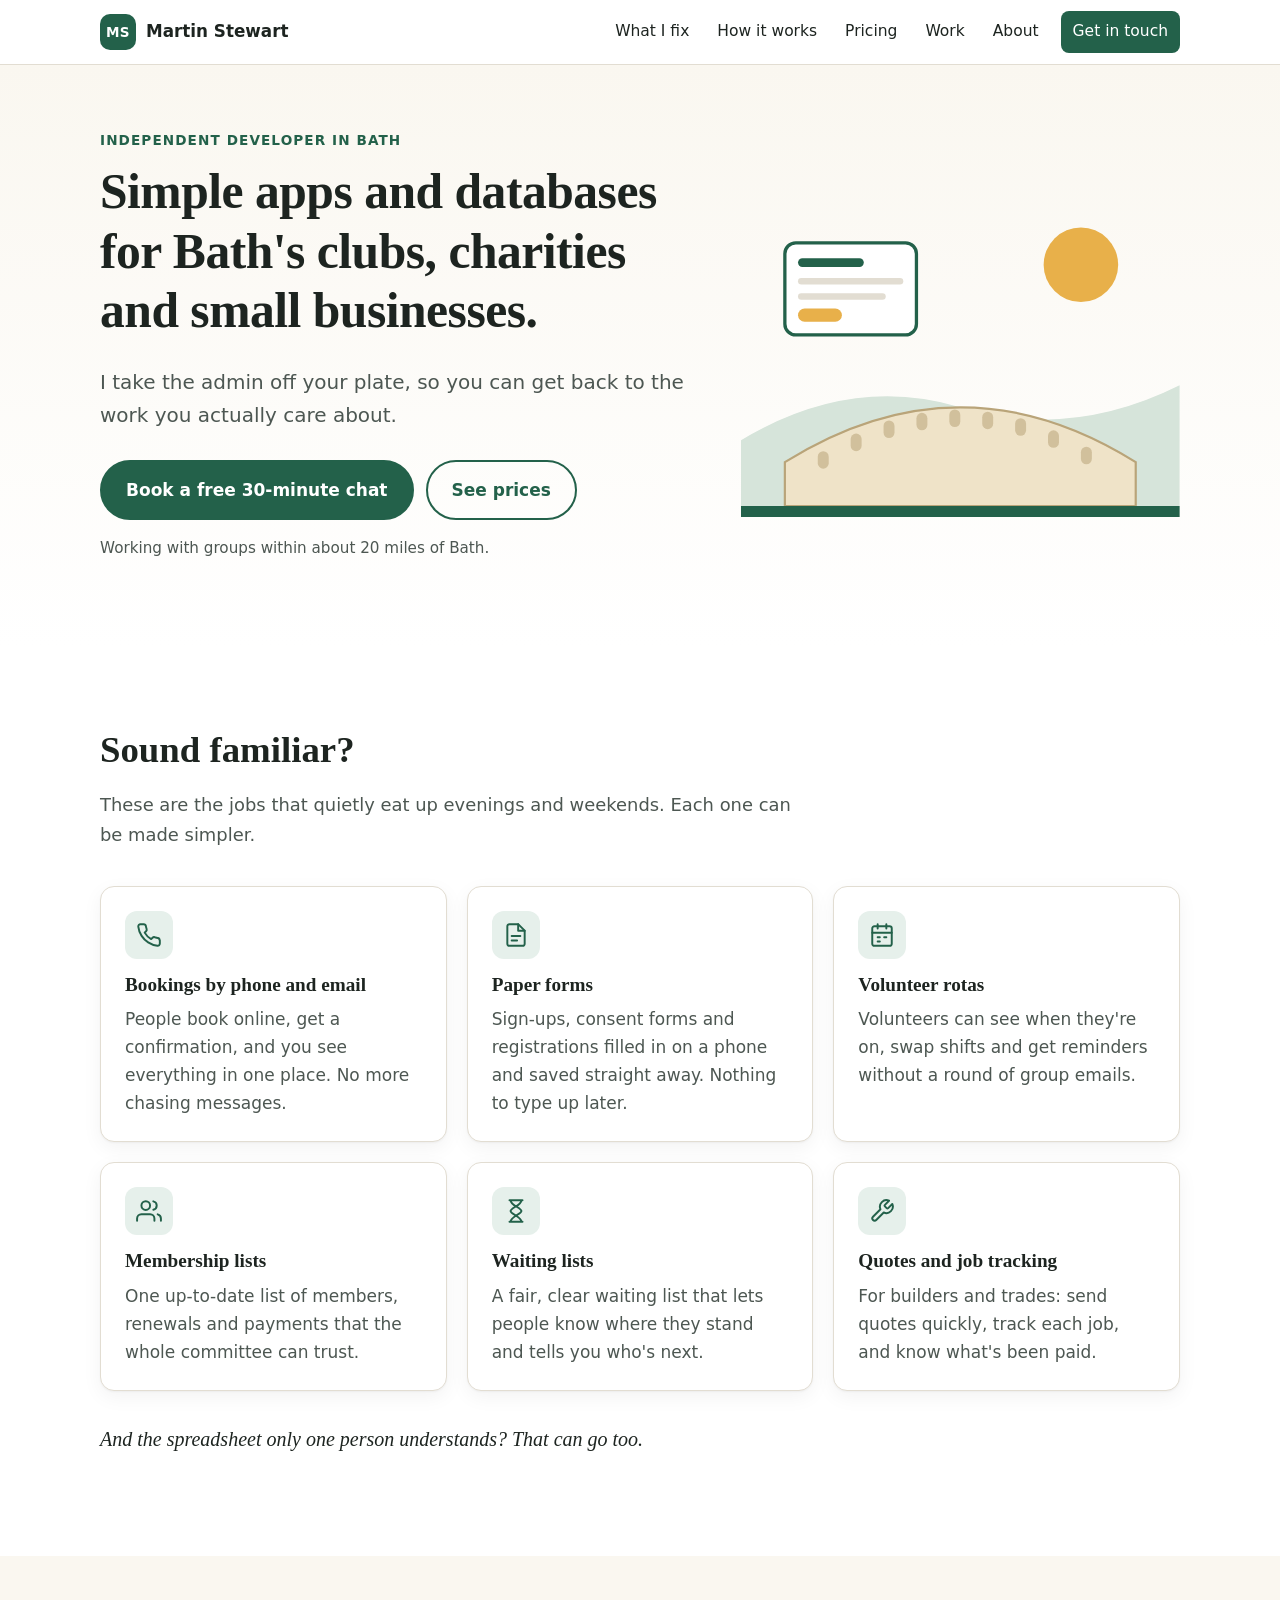
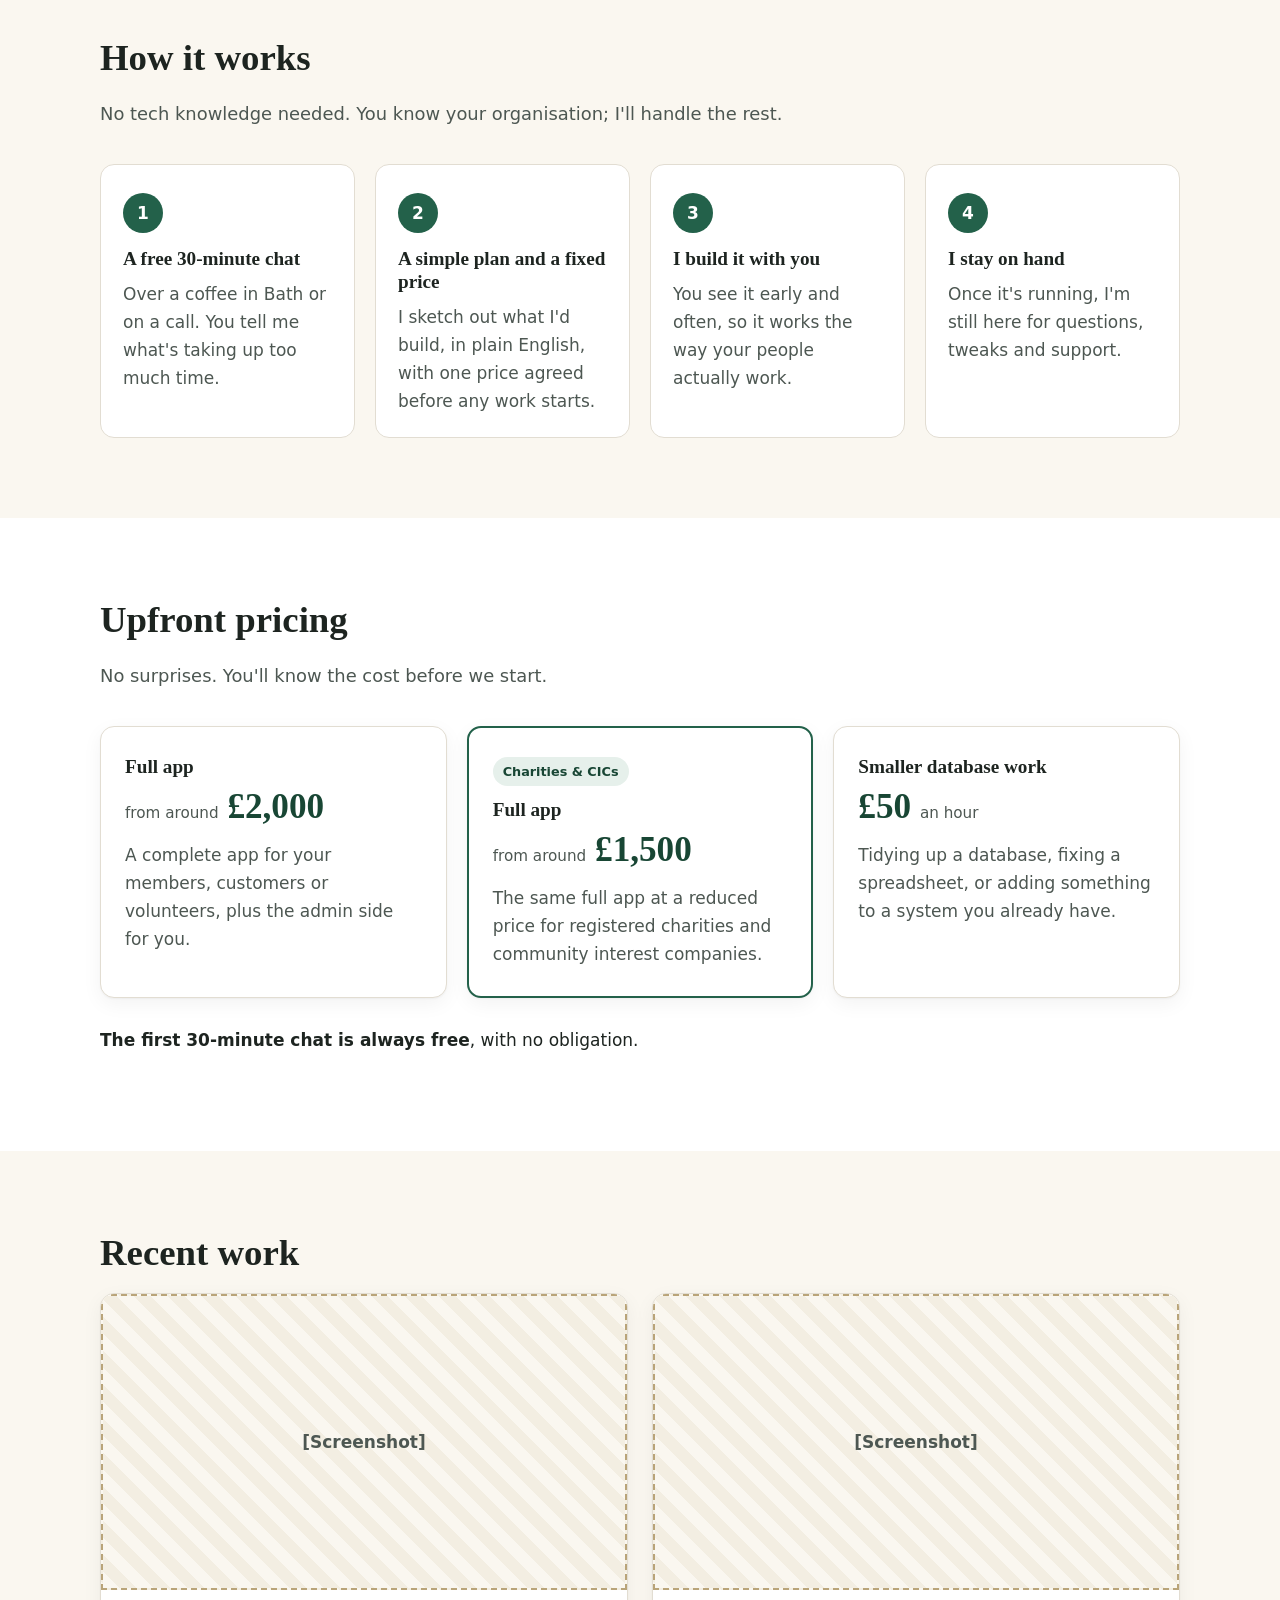
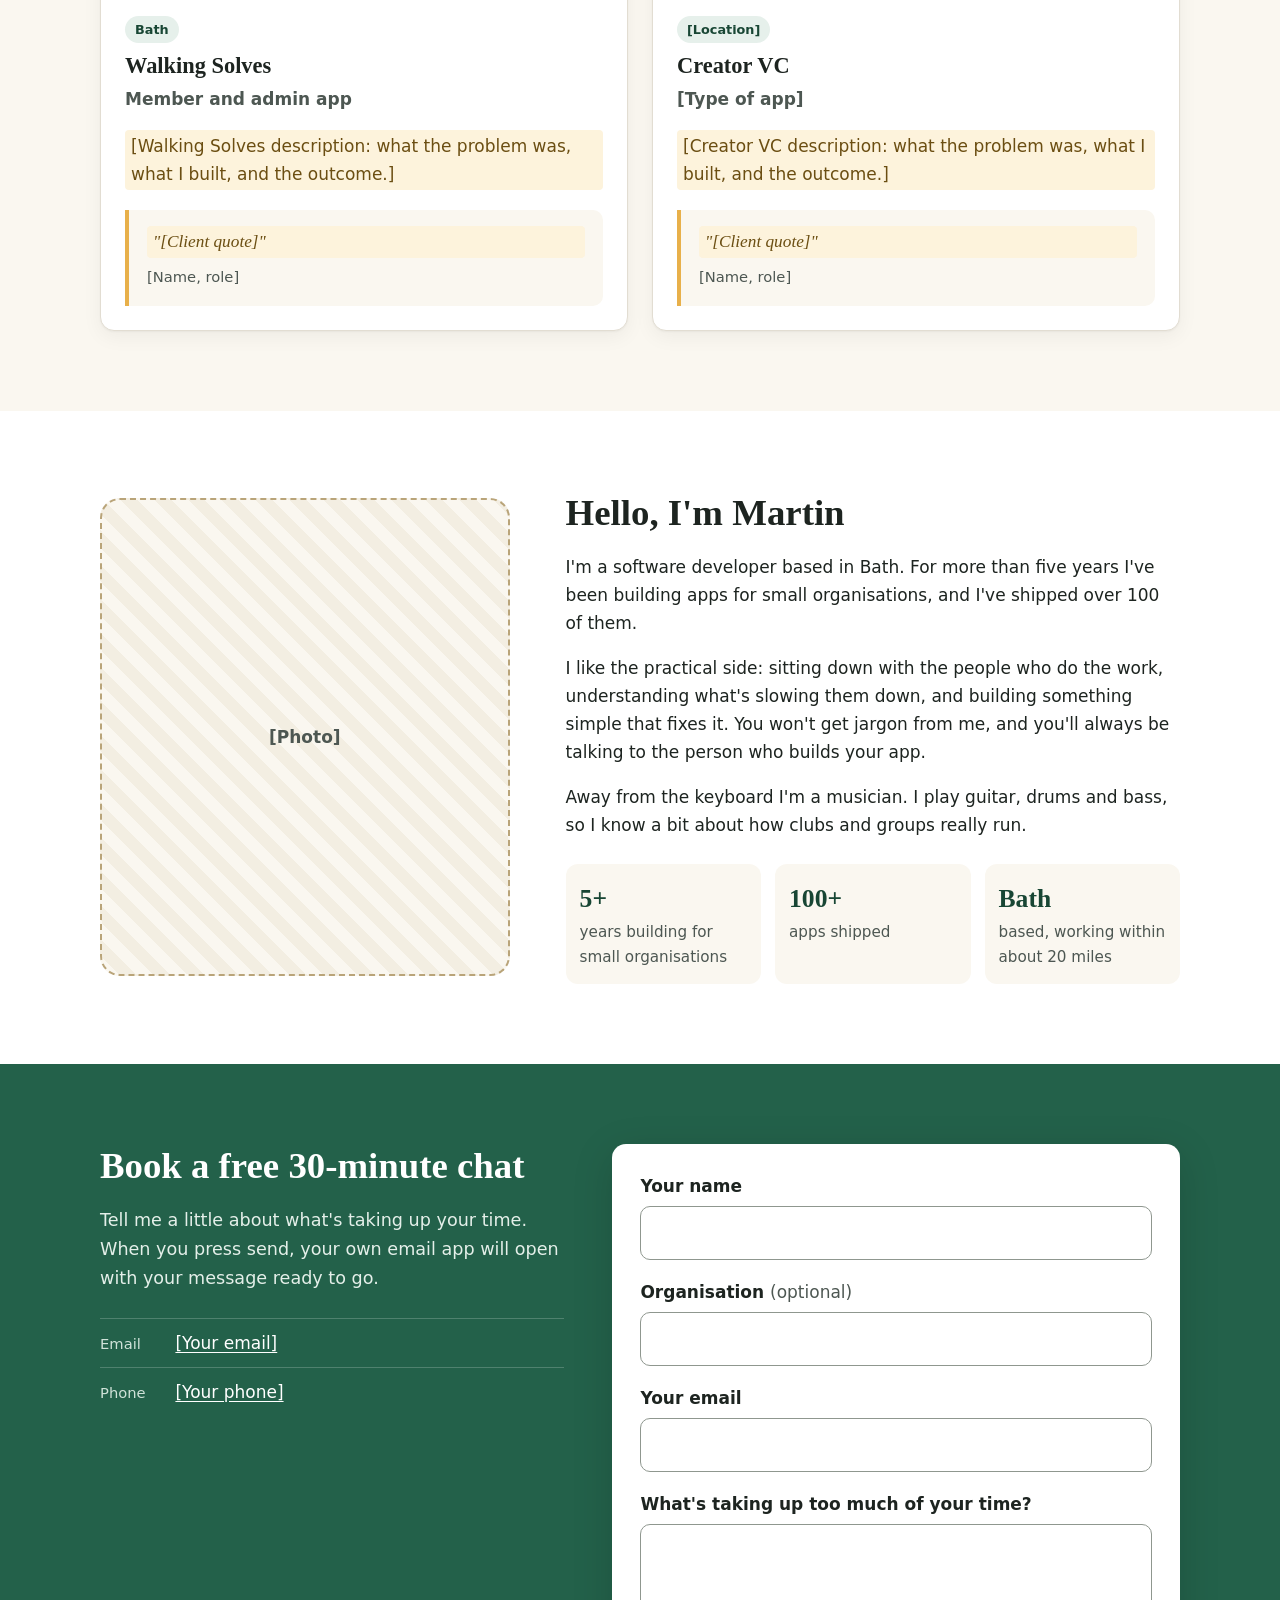
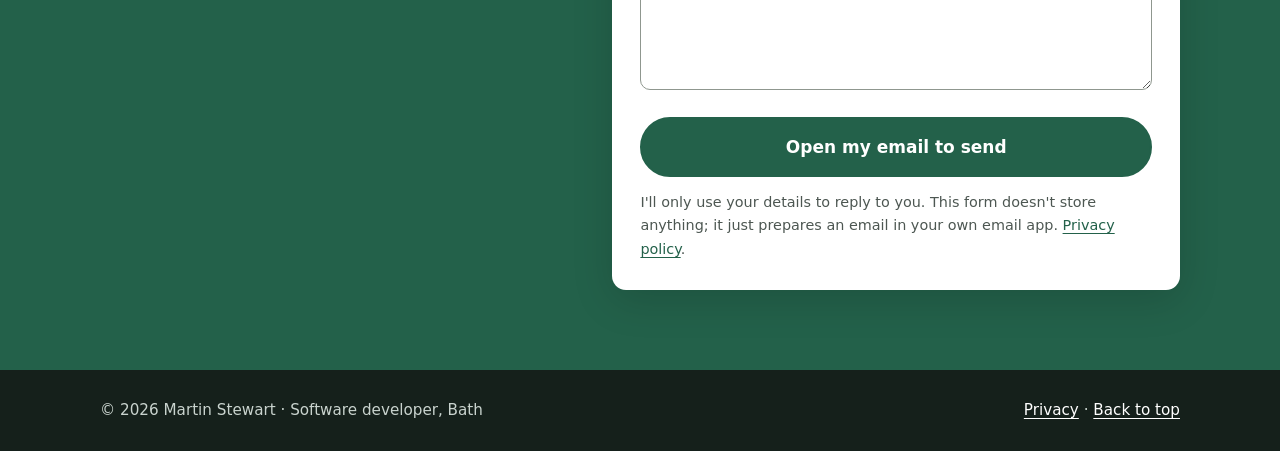
==== index.html @ db852a10 "Initial site" ====
<!doctype html>
<html lang="en-GB">
<head>
  <meta charset="utf-8">
  <meta name="viewport" content="width=device-width, initial-scale=1">
  <title>Martin Stewart | Software developer in Bath for clubs, charities and small businesses</title>
  <meta name="description" content="Simple apps and databases for clubs, charities, community groups and small businesses in and around Bath. Fixed prices, a free 30-minute chat, and a real person to talk to.">
  <meta name="keywords" content="software developer Bath, apps for charities Bath, database help Bath, booking system Bath, volunteer rota app, membership database, small business app Bath">
  <meta name="author" content="Martin Stewart">
  <!-- TODO [Domain]: replace https://[Domain]/ with your real address in the canonical and og:url tags below, and in sitemap.xml and robots.txt -->
  <link rel="canonical" href="https://[Domain]/">

  <meta property="og:type" content="website">
  <meta property="og:locale" content="en_GB">
  <meta property="og:site_name" content="Martin Stewart">
  <meta property="og:title" content="Simple apps and databases for Bath's clubs, charities and small businesses">
  <meta property="og:description" content="Less paperwork, fewer phone calls, no more spreadsheets nobody understands. Fixed prices and a free 30-minute chat.">
  <meta property="og:url" content="https://[Domain]/">
  <meta property="og:image" content="https://[Domain]/assets/og-image.png">
  <meta name="twitter:card" content="summary_large_image">

  <link rel="icon" href="assets/favicon.svg" type="image/svg+xml">
  <link rel="stylesheet" href="assets/styles.css">

  <script type="application/ld+json">
  {
    "@context": "https://schema.org",
    "@type": "ProfessionalService",
    "name": "Martin Stewart",
    "description": "Simple apps and databases for clubs, charities and small businesses in and around Bath.",
    "url": "https://[Domain]/",
    "areaServed": { "@type": "GeoCircle", "geoMidpoint": { "@type": "GeoCoordinates", "latitude": 51.3811, "longitude": -2.3590 }, "geoRadius": "32000" },
    "address": { "@type": "PostalAddress", "addressLocality": "Bath", "addressCountry": "GB" },
    "priceRange": "££"
  }
  </script>
</head>
<body>
  <a class="skip-link" href="#main">Skip to main content</a>

  <header class="site-header">
    <div class="container header-inner">
      <a class="brand" href="#top" aria-label="Martin Stewart, home">
        <span class="brand-mark" aria-hidden="true">MS</span>
        <span>Martin Stewart</span>
      </a>
      <nav aria-label="Main">
        <button class="nav-toggle" aria-expanded="false" aria-controls="nav-list">
          <span class="visually-hidden">Menu</span>
          <svg width="24" height="24" viewBox="0 0 24 24" aria-hidden="true"><path d="M3 6h18M3 12h18M3 18h18" stroke="currentColor" stroke-width="2" stroke-linecap="round"/></svg>
        </button>
        <ul id="nav-list" class="nav-list">
          <li><a href="#problems">What I fix</a></li>
          <li><a href="#how">How it works</a></li>
          <li><a href="#pricing">Pricing</a></li>
          <li><a href="#work">Work</a></li>
          <li><a href="#about">About</a></li>
          <li><a class="nav-cta" href="#contact">Get in touch</a></li>
        </ul>
      </nav>
    </div>
  </header>

  <main id="main">
    <!-- 1. Hero -->
    <section class="hero" id="top">
      <div class="container hero-inner">
        <div class="hero-copy">
          <p class="eyebrow">Independent developer in Bath</p>
          <h1>Simple apps and databases for Bath's clubs, charities and small businesses.</h1>
          <p class="lead">I take the admin off your plate, so you can get back to the work you actually care about.</p>
          <div class="hero-actions">
            <a class="button" href="#contact">Book a free 30-minute chat</a>
            <a class="button button-ghost" href="#pricing">See prices</a>
          </div>
          <p class="hero-note">Working with groups within about 20 miles of Bath.</p>
        </div>
        <div class="hero-art" aria-hidden="true">
          <!-- Simple illustration: a Georgian crescent skyline. Swap for your own photo of Bath if you like. -->
          <svg viewBox="0 0 400 300" role="presentation">
            <circle cx="310" cy="70" r="34" fill="var(--sun)"/>
            <path d="M0 230 Q100 170 200 200 T400 180 V300 H0Z" fill="var(--hill)"/>
            <g fill="var(--stone)" stroke="var(--stone-dark)" stroke-width="2">
              <path d="M40 250 Q200 150 360 250 V290 H40Z"/>
            </g>
            <g fill="var(--stone-dark)" opacity=".55">
              <rect x="70" y="240" width="10" height="16" rx="5"/>
              <rect x="100" y="224" width="10" height="16" rx="5"/>
              <rect x="130" y="212" width="10" height="16" rx="5"/>
              <rect x="160" y="205" width="10" height="16" rx="5"/>
              <rect x="190" y="202" width="10" height="16" rx="5"/>
              <rect x="220" y="204" width="10" height="16" rx="5"/>
              <rect x="250" y="210" width="10" height="16" rx="5"/>
              <rect x="280" y="221" width="10" height="16" rx="5"/>
              <rect x="310" y="236" width="10" height="16" rx="5"/>
            </g>
            <path d="M0 290 H400 V300 H0Z" fill="var(--accent)"/>
            <g transform="translate(40 50)">
              <rect width="120" height="84" rx="10" fill="#fff" stroke="var(--accent)" stroke-width="3"/>
              <rect x="12" y="14" width="60" height="8" rx="4" fill="var(--accent)"/>
              <rect x="12" y="32" width="96" height="6" rx="3" fill="var(--line)"/>
              <rect x="12" y="46" width="80" height="6" rx="3" fill="var(--line)"/>
              <rect x="12" y="60" width="40" height="12" rx="6" fill="var(--sun)"/>
            </g>
          </svg>
        </div>
      </div>
    </section>

    <!-- 2. Problems I solve -->
    <section class="section" id="problems" aria-labelledby="problems-title">
      <div class="container">
        <h2 id="problems-title">Sound familiar?</h2>
        <p class="section-intro">These are the jobs that quietly eat up evenings and weekends. Each one can be made simpler.</p>
        <ul class="card-grid">
          <li class="card">
            <span class="card-icon" aria-hidden="true"><svg viewBox="0 0 24 24" fill="none" stroke="currentColor" stroke-width="1.8" stroke-linecap="round" stroke-linejoin="round"><path d="M22 16.9v3a2 2 0 0 1-2.2 2 19.8 19.8 0 0 1-8.6-3.1 19.5 19.5 0 0 1-6-6A19.8 19.8 0 0 1 2.1 4.2 2 2 0 0 1 4.1 2h3a2 2 0 0 1 2 1.7c.1.9.4 1.8.7 2.7a2 2 0 0 1-.5 2.1L8 9.8a16 16 0 0 0 6 6l1.3-1.3a2 2 0 0 1 2.1-.4c.9.3 1.8.6 2.7.7a2 2 0 0 1 1.7 2z"/></svg></span>
            <h3>Bookings by phone and email</h3>
            <p>People book online, get a confirmation, and you see everything in one place. No more chasing messages.</p>
          </li>
          <li class="card">
            <span class="card-icon" aria-hidden="true"><svg viewBox="0 0 24 24" fill="none" stroke="currentColor" stroke-width="1.8" stroke-linecap="round" stroke-linejoin="round"><path d="M14 2H6a2 2 0 0 0-2 2v16a2 2 0 0 0 2 2h12a2 2 0 0 0 2-2V8z"/><path d="M14 2v6h6M8 13h8M8 17h5"/></svg></span>
            <h3>Paper forms</h3>
            <p>Sign-ups, consent forms and registrations filled in on a phone and saved straight away. Nothing to type up later.</p>
          </li>
          <li class="card">
            <span class="card-icon" aria-hidden="true"><svg viewBox="0 0 24 24" fill="none" stroke="currentColor" stroke-width="1.8" stroke-linecap="round" stroke-linejoin="round"><rect x="3" y="4" width="18" height="18" rx="2"/><path d="M16 2v4M8 2v4M3 10h18M8 14h2M14 14h2M8 18h2"/></svg></span>
            <h3>Volunteer rotas</h3>
            <p>Volunteers can see when they're on, swap shifts and get reminders without a round of group emails.</p>
          </li>
          <li class="card">
            <span class="card-icon" aria-hidden="true"><svg viewBox="0 0 24 24" fill="none" stroke="currentColor" stroke-width="1.8" stroke-linecap="round" stroke-linejoin="round"><path d="M17 21v-2a4 4 0 0 0-4-4H5a4 4 0 0 0-4 4v2"/><circle cx="9" cy="7" r="4"/><path d="M23 21v-2a4 4 0 0 0-3-3.9M16 3.1a4 4 0 0 1 0 7.8"/></svg></span>
            <h3>Membership lists</h3>
            <p>One up-to-date list of members, renewals and payments that the whole committee can trust.</p>
          </li>
          <li class="card">
            <span class="card-icon" aria-hidden="true"><svg viewBox="0 0 24 24" fill="none" stroke="currentColor" stroke-width="1.8" stroke-linecap="round" stroke-linejoin="round"><path d="M6 2h12M6 22h12M7 2c0 5 10 7 10 10S7 17 7 22M17 2c0 5-10 7-10 10s10 5 10 10"/></svg></span>
            <h3>Waiting lists</h3>
            <p>A fair, clear waiting list that lets people know where they stand and tells you who's next.</p>
          </li>
          <li class="card">
            <span class="card-icon" aria-hidden="true"><svg viewBox="0 0 24 24" fill="none" stroke="currentColor" stroke-width="1.8" stroke-linecap="round" stroke-linejoin="round"><path d="M14.7 6.3a1 1 0 0 0 0 1.4l1.6 1.6a1 1 0 0 0 1.4 0l3.8-3.8a6 6 0 0 1-7.9 7.9l-6.9 6.9a2.1 2.1 0 0 1-3-3l6.9-6.9a6 6 0 0 1 7.9-7.9z"/></svg></span>
            <h3>Quotes and job tracking</h3>
            <p>For builders and trades: send quotes quickly, track each job, and know what's been paid.</p>
          </li>
        </ul>
        <p class="aside-line">And the spreadsheet only one person understands? That can go too.</p>
      </div>
    </section>

    <!-- 3. How it works -->
    <section class="section section-tint" id="how" aria-labelledby="how-title">
      <div class="container">
        <h2 id="how-title">How it works</h2>
        <p class="section-intro">No tech knowledge needed. You know your organisation; I'll handle the rest.</p>
        <ol class="steps">
          <li class="step">
            <span class="step-num" aria-hidden="true">1</span>
            <h3>A free 30-minute chat</h3>
            <p>Over a coffee in Bath or on a call. You tell me what's taking up too much time.</p>
          </li>
          <li class="step">
            <span class="step-num" aria-hidden="true">2</span>
            <h3>A simple plan and a fixed price</h3>
            <p>I sketch out what I'd build, in plain English, with one price agreed before any work starts.</p>
          </li>
          <li class="step">
            <span class="step-num" aria-hidden="true">3</span>
            <h3>I build it with you</h3>
            <p>You see it early and often, so it works the way your people actually work.</p>
          </li>
          <li class="step">
            <span class="step-num" aria-hidden="true">4</span>
            <h3>I stay on hand</h3>
            <p>Once it's running, I'm still here for questions, tweaks and support.</p>
          </li>
        </ol>
      </div>
    </section>

    <!-- 4. Pricing -->
    <section class="section" id="pricing" aria-labelledby="pricing-title">
      <div class="container">
        <h2 id="pricing-title">Upfront pricing</h2>
        <p class="section-intro">No surprises. You'll know the cost before we start.</p>
        <ul class="price-grid">
          <li class="price-card">
            <h3>Full app</h3>
            <p class="price"><span class="price-from">from around</span> £2,000</p>
            <p>A complete app for your members, customers or volunteers, plus the admin side for you.</p>
          </li>
          <li class="price-card price-card-featured">
            <p class="badge">Charities &amp; CICs</p>
            <h3>Full app</h3>
            <p class="price"><span class="price-from">from around</span> £1,500</p>
            <p>The same full app at a reduced price for registered charities and community interest companies.</p>
          </li>
          <li class="price-card">
            <h3>Smaller database work</h3>
            <p class="price">£50 <span class="price-from">an hour</span></p>
            <p>Tidying up a database, fixing a spreadsheet, or adding something to a system you already have.</p>
          </li>
        </ul>
        <p class="price-footnote"><strong>The first 30-minute chat is always free</strong>, with no obligation.</p>
      </div>
    </section>

    <!-- 5. Recent work -->
    <section class="section section-tint" id="work" aria-labelledby="work-title">
      <div class="container">
        <h2 id="work-title">Recent work</h2>
        <div class="case-grid">
          <article class="case">
            <div class="case-image placeholder" role="img" aria-label="Screenshot placeholder for Walking Solves">[Screenshot]</div>
            <div class="case-body">
              <p class="case-tag">Bath</p>
              <h3>Walking Solves</h3>
              <p class="case-sub">Member and admin app</p>
              <p class="placeholder-text">[Walking Solves description: what the problem was, what I built, and the outcome.]</p>
              <blockquote class="quote">
                <p class="placeholder-text">"[Client quote]"</p>
                <footer>[Name, role]</footer>
              </blockquote>
            </div>
          </article>
          <article class="case">
            <div class="case-image placeholder" role="img" aria-label="Screenshot placeholder for Creator VC">[Screenshot]</div>
            <div class="case-body">
              <p class="case-tag">[Location]</p>
              <h3>Creator VC</h3>
              <p class="case-sub">[Type of app]</p>
              <p class="placeholder-text">[Creator VC description: what the problem was, what I built, and the outcome.]</p>
              <blockquote class="quote">
                <p class="placeholder-text">"[Client quote]"</p>
                <footer>[Name, role]</footer>
              </blockquote>
            </div>
          </article>
        </div>
      </div>
    </section>

    <!-- 6. About -->
    <section class="section" id="about" aria-labelledby="about-title">
      <div class="container about">
        <!-- TODO [Photo]: replace this div with <img src="assets/martin.jpg" alt="Martin Stewart in Bath" width="480" height="560"> -->
        <div class="about-photo placeholder" role="img" aria-label="Photo of Martin Stewart (placeholder)">[Photo]</div>
        <div class="about-copy">
          <h2 id="about-title">Hello, I'm Martin</h2>
          <p>I'm a software developer based in Bath. For more than five years I've been building apps for small organisations, and I've shipped over 100 of them.</p>
          <p>I like the practical side: sitting down with the people who do the work, understanding what's slowing them down, and building something simple that fixes it. You won't get jargon from me, and you'll always be talking to the person who builds your app.</p>
          <p>Away from the keyboard I'm a musician. I play guitar, drums and bass, so I know a bit about how clubs and groups really run.</p>
          <ul class="facts">
            <li><strong>5+</strong> years building for small organisations</li>
            <li><strong>100+</strong> apps shipped</li>
            <li><strong>Bath</strong> based, working within about 20 miles</li>
          </ul>
        </div>
      </div>
    </section>

    <!-- 7. Contact -->
    <section class="section section-accent" id="contact" aria-labelledby="contact-title">
      <div class="container contact">
        <div class="contact-copy">
          <h2 id="contact-title">Book a free 30-minute chat</h2>
          <p>Tell me a little about what's taking up your time. When you press send, your own email app will open with your message ready to go.</p>
          <ul class="contact-details">
            <!-- TODO [Your email]: also update data-email on the form below -->
            <li><span>Email</span> <a href="mailto:[Your email]">[Your email]</a></li>
            <!-- TODO [Your phone]: use the format tel:+447... in the href -->
            <li><span>Phone</span> <a href="tel:[Your phone]">[Your phone]</a></li>
          </ul>
        </div>

        <!-- The form opens the visitor's email app (mailto). Nothing is sent to or stored on this website. -->
        <form class="contact-form" id="contact-form" data-email="[Your email]" novalidate>
          <div class="field">
            <label for="name">Your name</label>
            <input id="name" name="name" type="text" autocomplete="name" required>
          </div>
          <div class="field">
            <label for="org">Organisation <span class="optional">(optional)</span></label>
            <input id="org" name="org" type="text" autocomplete="organization">
          </div>
          <div class="field">
            <label for="email">Your email</label>
            <input id="email" name="email" type="email" autocomplete="email" required>
          </div>
          <div class="field">
            <label for="message">What's taking up too much of your time?</label>
            <textarea id="message" name="message" rows="5" required></textarea>
          </div>
          <p class="form-error" id="form-error" role="alert" hidden></p>
          <button class="button" type="submit">Open my email to send</button>
          <p class="privacy-note">I'll only use your details to reply to you. This form doesn't store anything; it just prepares an email in your own email app. <a href="privacy.html">Privacy policy</a>.</p>
        </form>
      </div>
    </section>
  </main>

  <footer class="site-footer">
    <div class="container footer-inner">
      <p>© <span id="year">2026</span> Martin Stewart · Software developer, Bath</p>
      <p><a href="privacy.html">Privacy</a> · <a href="#top">Back to top</a></p>
    </div>
  </footer>

  <script src="assets/main.js"></script>
</body>
</html>
---- assets/styles.css ----
/* Martin Stewart: site styles. One accent colour (deep green), warm stone neutrals. */

:root {
  --accent: #23614a;        /* deep green: 7.2:1 on white */
  --accent-dark: #184634;
  --accent-soft: #e6f0eb;
  --sun: #e8b04a;           /* decorative only, never used for text */
  --stone: #efe3c8;
  --stone-dark: #b9a479;
  --hill: #d6e4da;
  --bg: #ffffff;
  --bg-tint: #faf7f0;
  --text: #1d2420;
  --muted: #4d5752;         /* 7.6:1 on white */
  --line: #e2ddd2;
  --radius: 14px;
  --shadow: 0 1px 2px rgb(0 0 0 / .04), 0 6px 20px rgb(0 0 0 / .05);
  --max: 1120px;
  --font: system-ui, -apple-system, "Segoe UI", Roboto, "Helvetica Neue", Arial, sans-serif;
  --font-head: ui-serif, Georgia, "Iowan Old Style", "Times New Roman", serif;
}

*, *::before, *::after { box-sizing: border-box; }
html { scroll-behavior: smooth; scroll-padding-top: 80px; -webkit-text-size-adjust: 100%; }
@media (prefers-reduced-motion: reduce) { html { scroll-behavior: auto; } }

body {
  margin: 0;
  font-family: var(--font);
  font-size: 1.0625rem;
  line-height: 1.65;
  color: var(--text);
  background: var(--bg);
}

h1, h2, h3 { font-family: var(--font-head); line-height: 1.2; margin: 0 0 .5em; font-weight: 700; }
h1 { font-size: clamp(2rem, 4.5vw, 3.1rem); letter-spacing: -.01em; }
h2 { font-size: clamp(1.7rem, 3vw, 2.3rem); }
h3 { font-size: 1.2rem; }
p { margin: 0 0 1em; }
a { color: var(--accent); text-underline-offset: 3px; }
a:hover { color: var(--accent-dark); }

:focus-visible { outline: 3px solid var(--sun); outline-offset: 3px; border-radius: 4px; }

.container { width: 100%; max-width: var(--max); margin: 0 auto; padding: 0 20px; }

.visually-hidden {
  position: absolute !important; width: 1px; height: 1px; overflow: hidden;
  clip: rect(0 0 0 0); white-space: nowrap;
}

.skip-link {
  position: absolute; left: 12px; top: -60px; z-index: 100;
  background: var(--accent); color: #fff; padding: 10px 16px; border-radius: 8px;
}
.skip-link:focus { top: 12px; color: #fff; }

/* Header */
.site-header {
  position: sticky; top: 0; z-index: 50;
  background: rgb(255 255 255 / .94);
  backdrop-filter: saturate(150%) blur(8px);
  border-bottom: 1px solid var(--line);
}
.header-inner { display: flex; align-items: center; justify-content: space-between; min-height: 64px; }
.brand { display: flex; align-items: center; gap: 10px; font-weight: 700; color: var(--text); text-decoration: none; font-size: 1.05rem; }
.brand-mark {
  display: grid; place-items: center; width: 36px; height: 36px; border-radius: 10px;
  background: var(--accent); color: #fff; font-size: .85rem; letter-spacing: .03em;
}
.nav-list { display: flex; gap: 4px; list-style: none; margin: 0; padding: 0; align-items: center; }
.nav-list a { display: block; padding: 8px 12px; border-radius: 8px; color: var(--text); text-decoration: none; font-size: .97rem; }
.nav-list a:hover { background: var(--accent-soft); color: var(--accent-dark); }
.nav-list .nav-cta { background: var(--accent); color: #fff; margin-left: 6px; }
.nav-list .nav-cta:hover { background: var(--accent-dark); color: #fff; }
.nav-toggle { display: none; background: none; border: 1px solid var(--line); border-radius: 8px; padding: 8px; color: var(--text); cursor: pointer; }

@media (max-width: 860px) {
  .nav-toggle { display: inline-flex; }
  .nav-list {
    display: none; position: absolute; left: 0; right: 0; top: 64px;
    flex-direction: column; align-items: stretch; gap: 0;
    background: #fff; border-bottom: 1px solid var(--line); padding: 8px 20px 16px;
  }
  .nav-list.open { display: flex; }
  .nav-list a { padding: 12px; }
  .nav-list .nav-cta { margin: 8px 0 0; text-align: center; }
}

/* Buttons */
.button {
  display: inline-block; background: var(--accent); color: #fff; text-decoration: none;
  font: inherit; font-weight: 600; padding: 14px 24px; border-radius: 999px; border: 2px solid var(--accent);
  cursor: pointer; transition: background .15s, transform .15s;
}
.button:hover { background: var(--accent-dark); border-color: var(--accent-dark); color: #fff; }
.button:active { transform: translateY(1px); }
.button-ghost { background: transparent; color: var(--accent); }
.button-ghost:hover { background: var(--accent-soft); color: var(--accent-dark); }

/* Hero */
.hero { background: linear-gradient(180deg, var(--bg-tint), #fff); padding: 64px 0 72px; }
.hero-inner { display: grid; grid-template-columns: 1.15fr .85fr; gap: 48px; align-items: center; }
.eyebrow { color: var(--accent); font-weight: 700; text-transform: uppercase; letter-spacing: .08em; font-size: .85rem; margin-bottom: .8em; }
.lead { font-size: 1.25rem; color: var(--muted); max-width: 34em; }
.hero-actions { display: flex; flex-wrap: wrap; gap: 12px; margin: 28px 0 16px; }
.hero-note { color: var(--muted); font-size: .95rem; }
.hero-art svg { width: 100%; height: auto; display: block; }

@media (max-width: 860px) {
  .hero { padding: 40px 0 48px; }
  .hero-inner { grid-template-columns: 1fr; gap: 28px; }
  .hero-art { max-width: 420px; }
}

/* Sections */
.section { padding: 80px 0; }
.section-tint { background: var(--bg-tint); }
.section-intro { color: var(--muted); font-size: 1.12rem; max-width: 40em; margin-bottom: 36px; }
@media (max-width: 640px) { .section { padding: 56px 0; } }

/* Problem cards */
.card-grid { list-style: none; margin: 0; padding: 0; display: grid; grid-template-columns: repeat(3, 1fr); gap: 20px; }
.card { background: #fff; border: 1px solid var(--line); border-radius: var(--radius); padding: 24px; box-shadow: var(--shadow); }
.card p { color: var(--muted); margin: 0; }
.card-icon {
  display: grid; place-items: center; width: 48px; height: 48px; border-radius: 12px;
  background: var(--accent-soft); color: var(--accent); margin-bottom: 14px;
}
.card-icon svg { width: 26px; height: 26px; }
.aside-line { margin-top: 32px; font-family: var(--font-head); font-size: 1.25rem; font-style: italic; }
@media (max-width: 900px) { .card-grid { grid-template-columns: repeat(2, 1fr); } }
@media (max-width: 580px) { .card-grid { grid-template-columns: 1fr; } }

/* Steps */
.steps { list-style: none; margin: 0; padding: 0; display: grid; grid-template-columns: repeat(4, 1fr); gap: 20px; counter-reset: none; }
.step { position: relative; background: #fff; border-radius: var(--radius); padding: 28px 22px 22px; border: 1px solid var(--line); }
.step p { color: var(--muted); margin: 0; }
.step-num {
  display: grid; place-items: center; width: 40px; height: 40px; border-radius: 50%;
  background: var(--accent); color: #fff; font-weight: 700; margin-bottom: 14px;
}
@media (max-width: 900px) { .steps { grid-template-columns: repeat(2, 1fr); } }
@media (max-width: 580px) { .steps { grid-template-columns: 1fr; } }

/* Pricing */
.price-grid { list-style: none; margin: 0; padding: 0; display: grid; grid-template-columns: repeat(3, 1fr); gap: 20px; align-items: stretch; }
.price-card { position: relative; border: 1px solid var(--line); border-radius: var(--radius); padding: 28px 24px; background: #fff; box-shadow: var(--shadow); }
.price-card p:last-child { color: var(--muted); margin: 0; }
.price-card-featured { border: 2px solid var(--accent); }
.badge {
  display: inline-block; background: var(--accent-soft); color: var(--accent-dark); font-weight: 700;
  font-size: .8rem; padding: 4px 10px; border-radius: 999px; margin-bottom: 12px;
}
.price { font-family: var(--font-head); font-size: 2.2rem; font-weight: 700; color: var(--accent-dark); line-height: 1.1; margin: 4px 0 14px; }
.price-from { font-family: var(--font); font-size: .95rem; font-weight: 500; color: var(--muted); }
.price-footnote { margin-top: 28px; }
@media (max-width: 860px) { .price-grid { grid-template-columns: 1fr; max-width: 520px; } }

/* Case studies */
.case-grid { display: grid; grid-template-columns: repeat(2, 1fr); gap: 24px; }
.case { background: #fff; border: 1px solid var(--line); border-radius: var(--radius); overflow: hidden; box-shadow: var(--shadow); display: flex; flex-direction: column; }
.case-image { aspect-ratio: 16 / 9; }
.case-body { padding: 24px; }
.case-tag { display: inline-block; font-size: .8rem; font-weight: 700; color: var(--accent-dark); background: var(--accent-soft); padding: 3px 10px; border-radius: 999px; margin-bottom: 10px; }
.case h3 { margin-bottom: .2em; font-size: 1.4rem; }
.case-sub { color: var(--muted); font-weight: 600; }
.quote { margin: 20px 0 0; padding: 16px 18px; border-left: 4px solid var(--sun); background: var(--bg-tint); border-radius: 0 10px 10px 0; }
.quote p { font-family: var(--font-head); font-style: italic; font-size: 1.08rem; margin-bottom: .4em; }
.quote footer { color: var(--muted); font-size: .92rem; }
@media (max-width: 760px) { .case-grid { grid-template-columns: 1fr; } }

/* Placeholders: easy to spot until filled in */
.placeholder {
  display: grid; place-items: center; background: repeating-linear-gradient(45deg, var(--bg-tint), var(--bg-tint) 12px, #f3eee2 12px, #f3eee2 24px);
  color: var(--muted); font-weight: 700; border: 2px dashed var(--stone-dark);
}
.placeholder-text { color: #6b4e12; background: #fdf3dc; padding: 2px 6px; border-radius: 4px; }

/* About */
.about { display: grid; grid-template-columns: .8fr 1.2fr; gap: 56px; align-items: center; }
.about-photo { aspect-ratio: 6 / 7; border-radius: 20px; }
.about img { width: 100%; height: auto; border-radius: 20px; display: block; }
.facts { list-style: none; padding: 0; margin: 24px 0 0; display: grid; grid-template-columns: repeat(3, 1fr); gap: 14px; }
.facts li { background: var(--bg-tint); border-radius: 12px; padding: 14px; font-size: .95rem; color: var(--muted); }
.facts strong { display: block; font-family: var(--font-head); font-size: 1.6rem; color: var(--accent-dark); }
@media (max-width: 860px) {
  .about { grid-template-columns: 1fr; gap: 28px; }
  .about-photo { max-width: 360px; }
}
@media (max-width: 480px) { .facts { grid-template-columns: 1fr; } }

/* Contact */
.section-accent { background: var(--accent); color: #fff; }
.section-accent a { color: #fff; }
.contact { display: grid; grid-template-columns: .9fr 1.1fr; gap: 48px; align-items: start; }
.contact-copy p { color: #e4efe9; font-size: 1.1rem; }
.contact-details { list-style: none; padding: 0; margin: 24px 0 0; }
.contact-details li { padding: 10px 0; border-top: 1px solid rgb(255 255 255 / .2); }
.contact-details span { display: inline-block; min-width: 70px; color: #cfe2d8; font-size: .92rem; }
.contact-form { background: #fff; color: var(--text); padding: 28px; border-radius: var(--radius); box-shadow: 0 10px 40px rgb(0 0 0 / .15); }
.contact-form a { color: var(--accent); }
.field { margin-bottom: 18px; }
.field label { display: block; font-weight: 600; margin-bottom: 6px; }
.optional { font-weight: 400; color: var(--muted); }
.field input, .field textarea {
  width: 100%; font: inherit; color: var(--text); padding: 12px 14px; border: 1.5px solid #8f978f; border-radius: 10px; background: #fff;
}
.field input:focus, .field textarea:focus { outline: 3px solid var(--sun); outline-offset: 1px; border-color: var(--accent); }
.field [aria-invalid="true"] { border-color: #b3261e; }
.form-error { color: #b3261e; font-weight: 600; }
.contact-form .button { width: 100%; }
.privacy-note { font-size: .9rem; color: var(--muted); margin: 14px 0 0; }
@media (max-width: 860px) { .contact { grid-template-columns: 1fr; gap: 28px; } .contact-form { padding: 22px; } }

/* Footer */
.site-footer { background: #15201b; color: #c9d3ce; padding: 28px 0; font-size: .95rem; }
.site-footer a { color: #fff; }
.footer-inner { display: flex; flex-wrap: wrap; justify-content: space-between; gap: 8px; }
.footer-inner p { margin: 0; }

/* Privacy page */
.prose { max-width: 720px; padding: 56px 20px 80px; }
.prose h1 { font-size: clamp(1.9rem, 4vw, 2.6rem); }
.prose h2 { font-size: 1.4rem; margin-top: 1.8em; }
.prose ul { padding-left: 1.2em; }
.prose li { margin-bottom: .4em; }
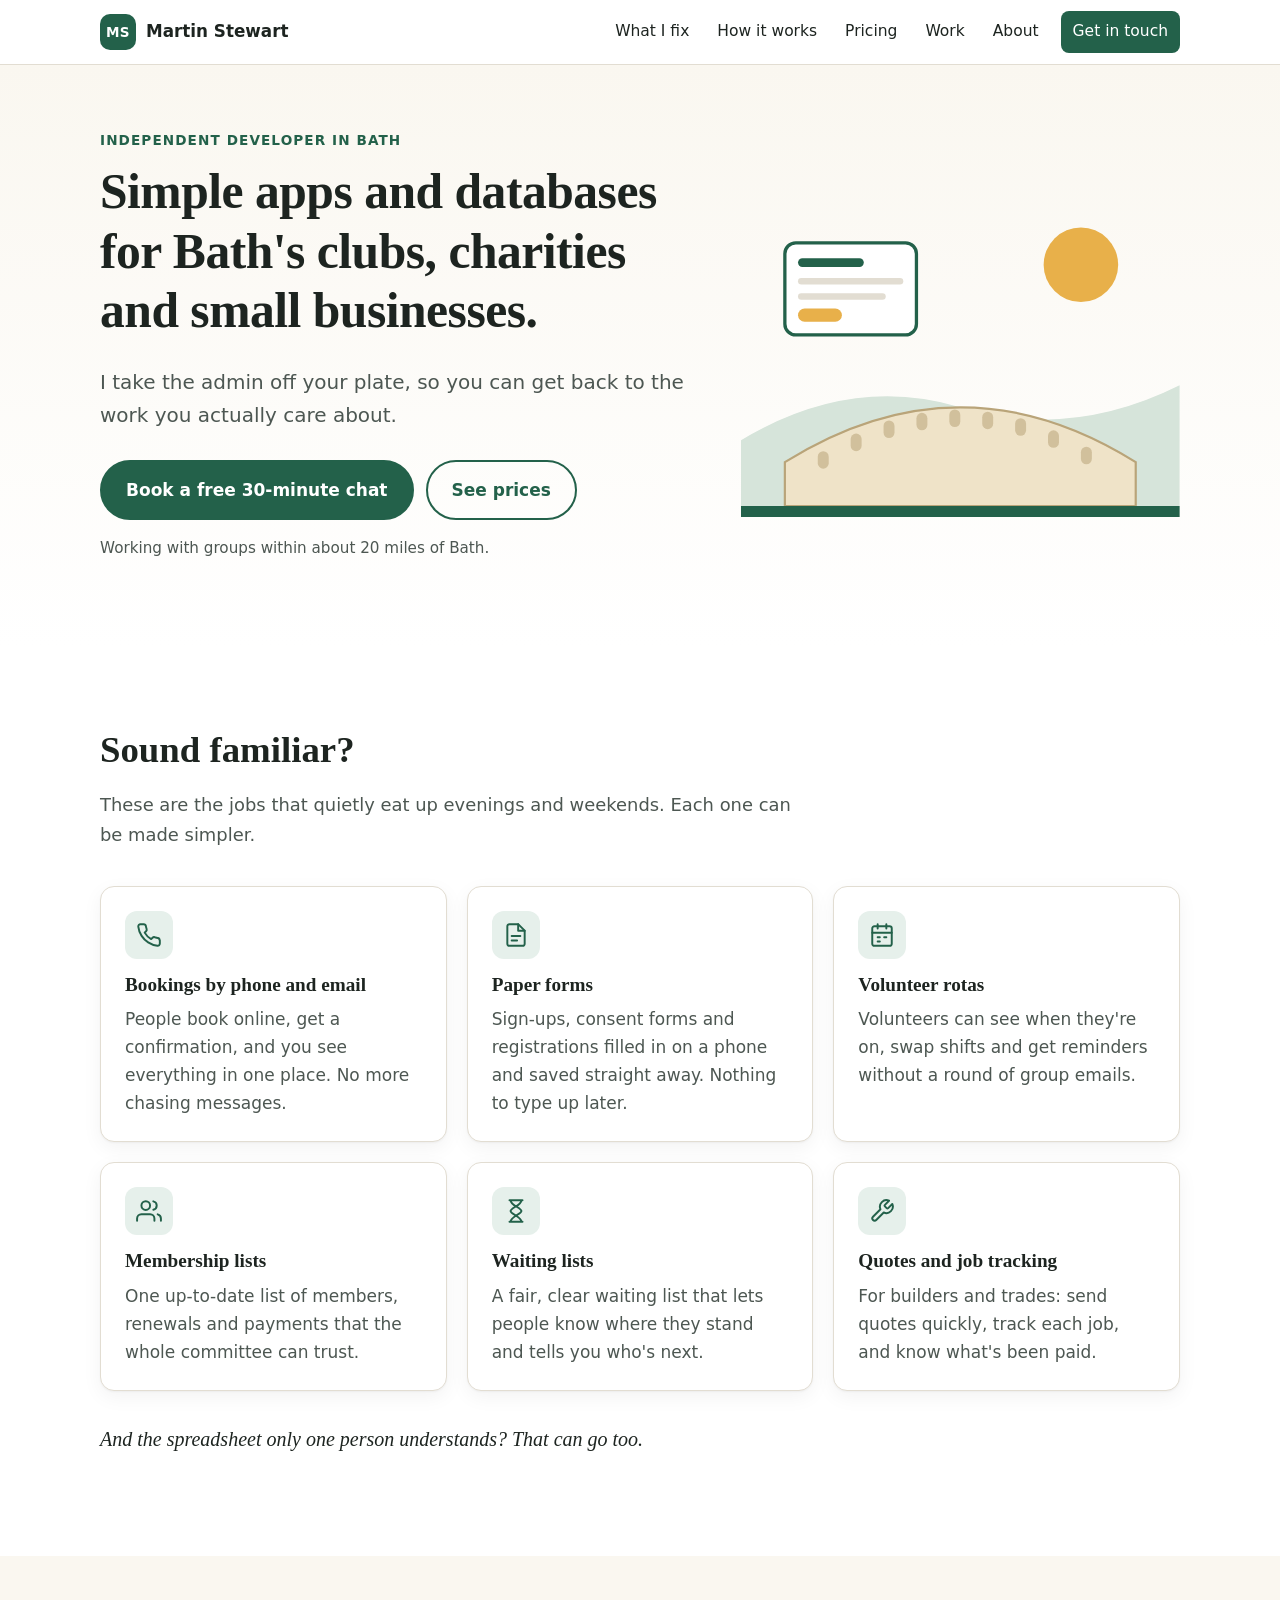
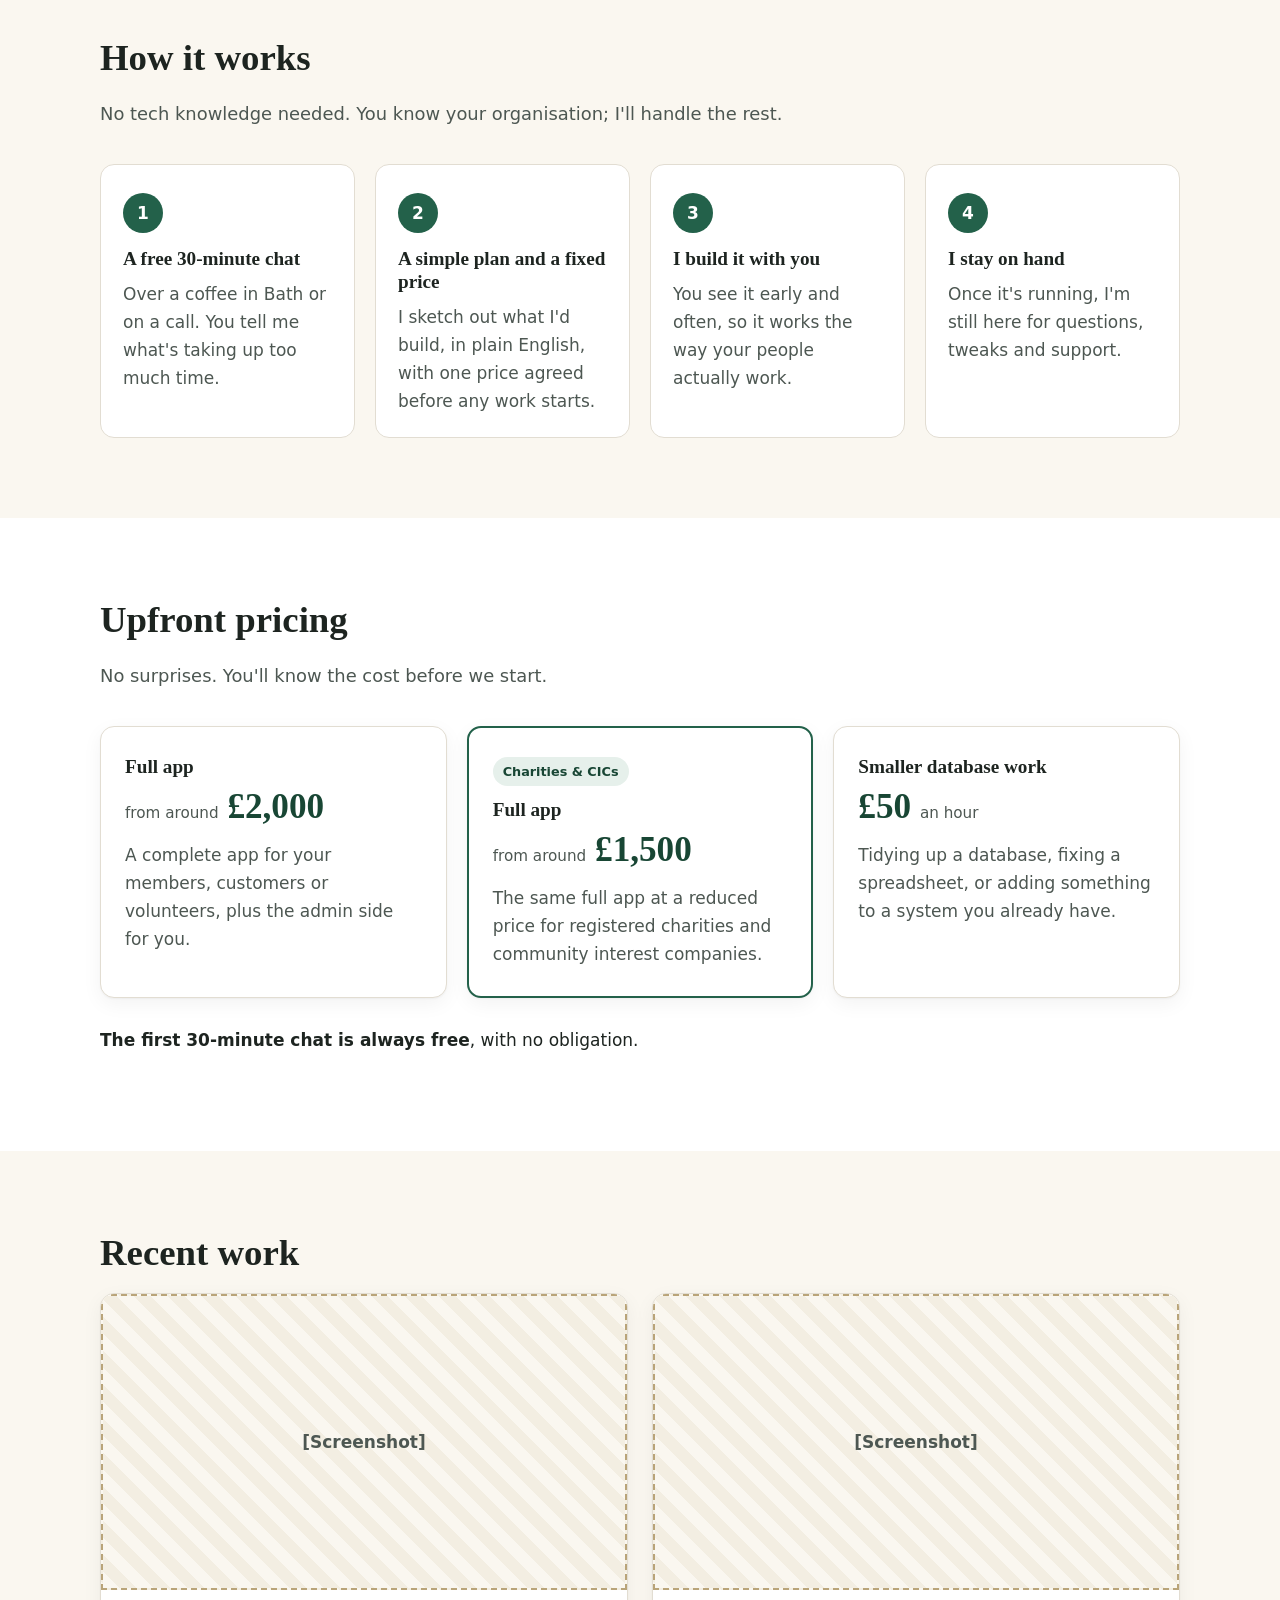
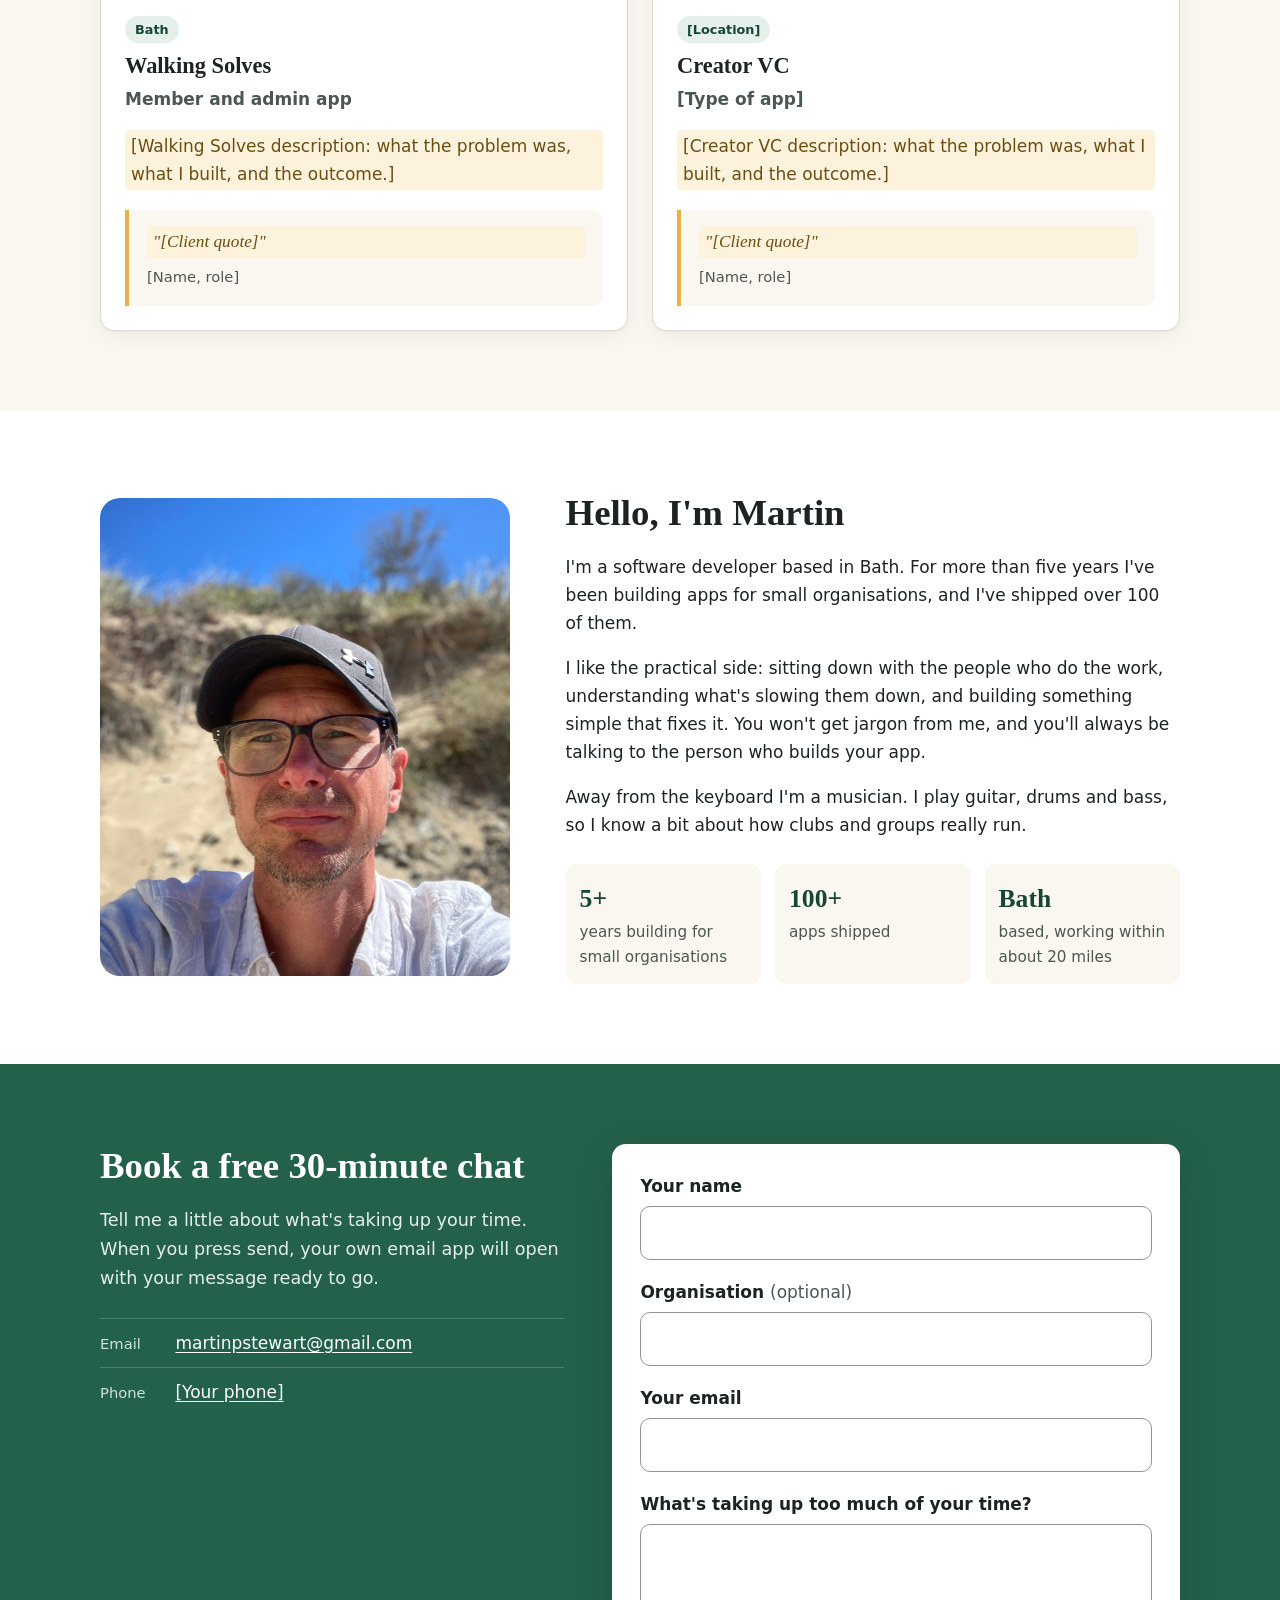
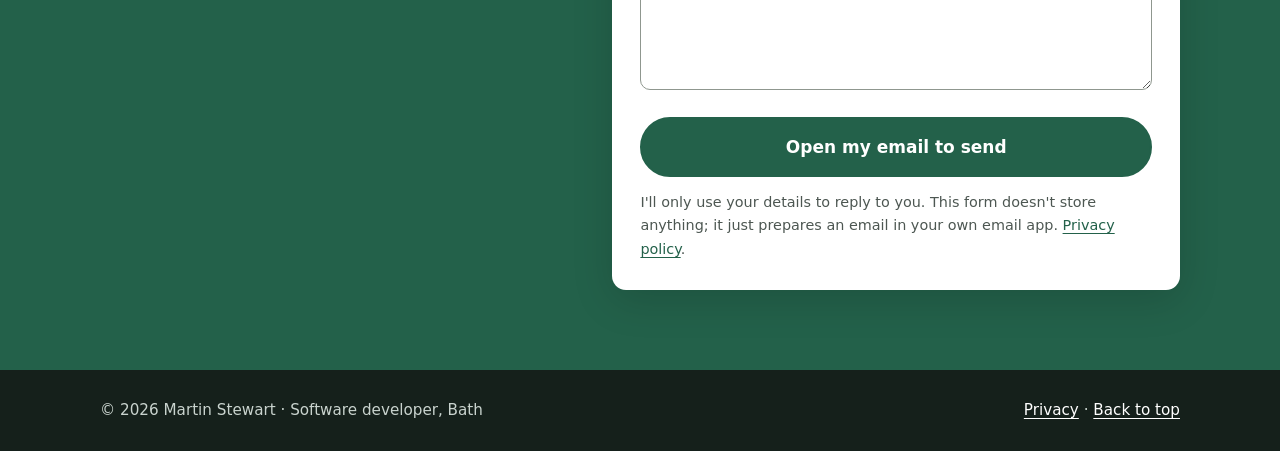
==== commit af0b0ccf: "Add photo and email Co-Authored-By: Claude Opus 5.5 <noreply@anthropic.com>" ====
--- a/index.html
+++ b/index.html
@@ -243,8 +243,7 @@
     <!-- 6. About -->
     <section class="section" id="about" aria-labelledby="about-title">
       <div class="container about">
-        <!-- TODO [Photo]: replace this div with <img src="assets/martin.jpg" alt="Martin Stewart in Bath" width="480" height="560"> -->
-        <div class="about-photo placeholder" role="img" aria-label="Photo of Martin Stewart (placeholder)">[Photo]</div>
+        <img class="about-photo" src="assets/martin.jpg" alt="Martin Stewart outdoors in a cap and glasses" width="719" height="840" loading="lazy">
         <div class="about-copy">
           <h2 id="about-title">Hello, I'm Martin</h2>
           <p>I'm a software developer based in Bath. For more than five years I've been building apps for small organisations, and I've shipped over 100 of them.</p>
@@ -266,15 +265,14 @@
           <h2 id="contact-title">Book a free 30-minute chat</h2>
           <p>Tell me a little about what's taking up your time. When you press send, your own email app will open with your message ready to go.</p>
           <ul class="contact-details">
-            <!-- TODO [Your email]: also update data-email on the form below -->
-            <li><span>Email</span> <a href="mailto:[Your email]">[Your email]</a></li>
+            <li><span>Email</span> <a href="mailto:martinpstewart@gmail.com">martinpstewart@gmail.com</a></li>
             <!-- TODO [Your phone]: use the format tel:+447... in the href -->
             <li><span>Phone</span> <a href="tel:[Your phone]">[Your phone]</a></li>
           </ul>
         </div>
 
         <!-- The form opens the visitor's email app (mailto). Nothing is sent to or stored on this website. -->
-        <form class="contact-form" id="contact-form" data-email="[Your email]" novalidate>
+        <form class="contact-form" id="contact-form" data-email="martinpstewart@gmail.com" novalidate>
           <div class="field">
             <label for="name">Your name</label>
             <input id="name" name="name" type="text" autocomplete="name" required>
--- a/assets/styles.css
+++ b/assets/styles.css
@@ -180,7 +180,7 @@
 
 /* About */
 .about { display: grid; grid-template-columns: .8fr 1.2fr; gap: 56px; align-items: center; }
-.about-photo { aspect-ratio: 6 / 7; border-radius: 20px; }
+.about-photo { aspect-ratio: 6 / 7; border-radius: 20px; width: 100%; height: auto; object-fit: cover; }
 .about img { width: 100%; height: auto; border-radius: 20px; display: block; }
 .facts { list-style: none; padding: 0; margin: 24px 0 0; display: grid; grid-template-columns: repeat(3, 1fr); gap: 14px; }
 .facts li { background: var(--bg-tint); border-radius: 12px; padding: 14px; font-size: .95rem; color: var(--muted); }
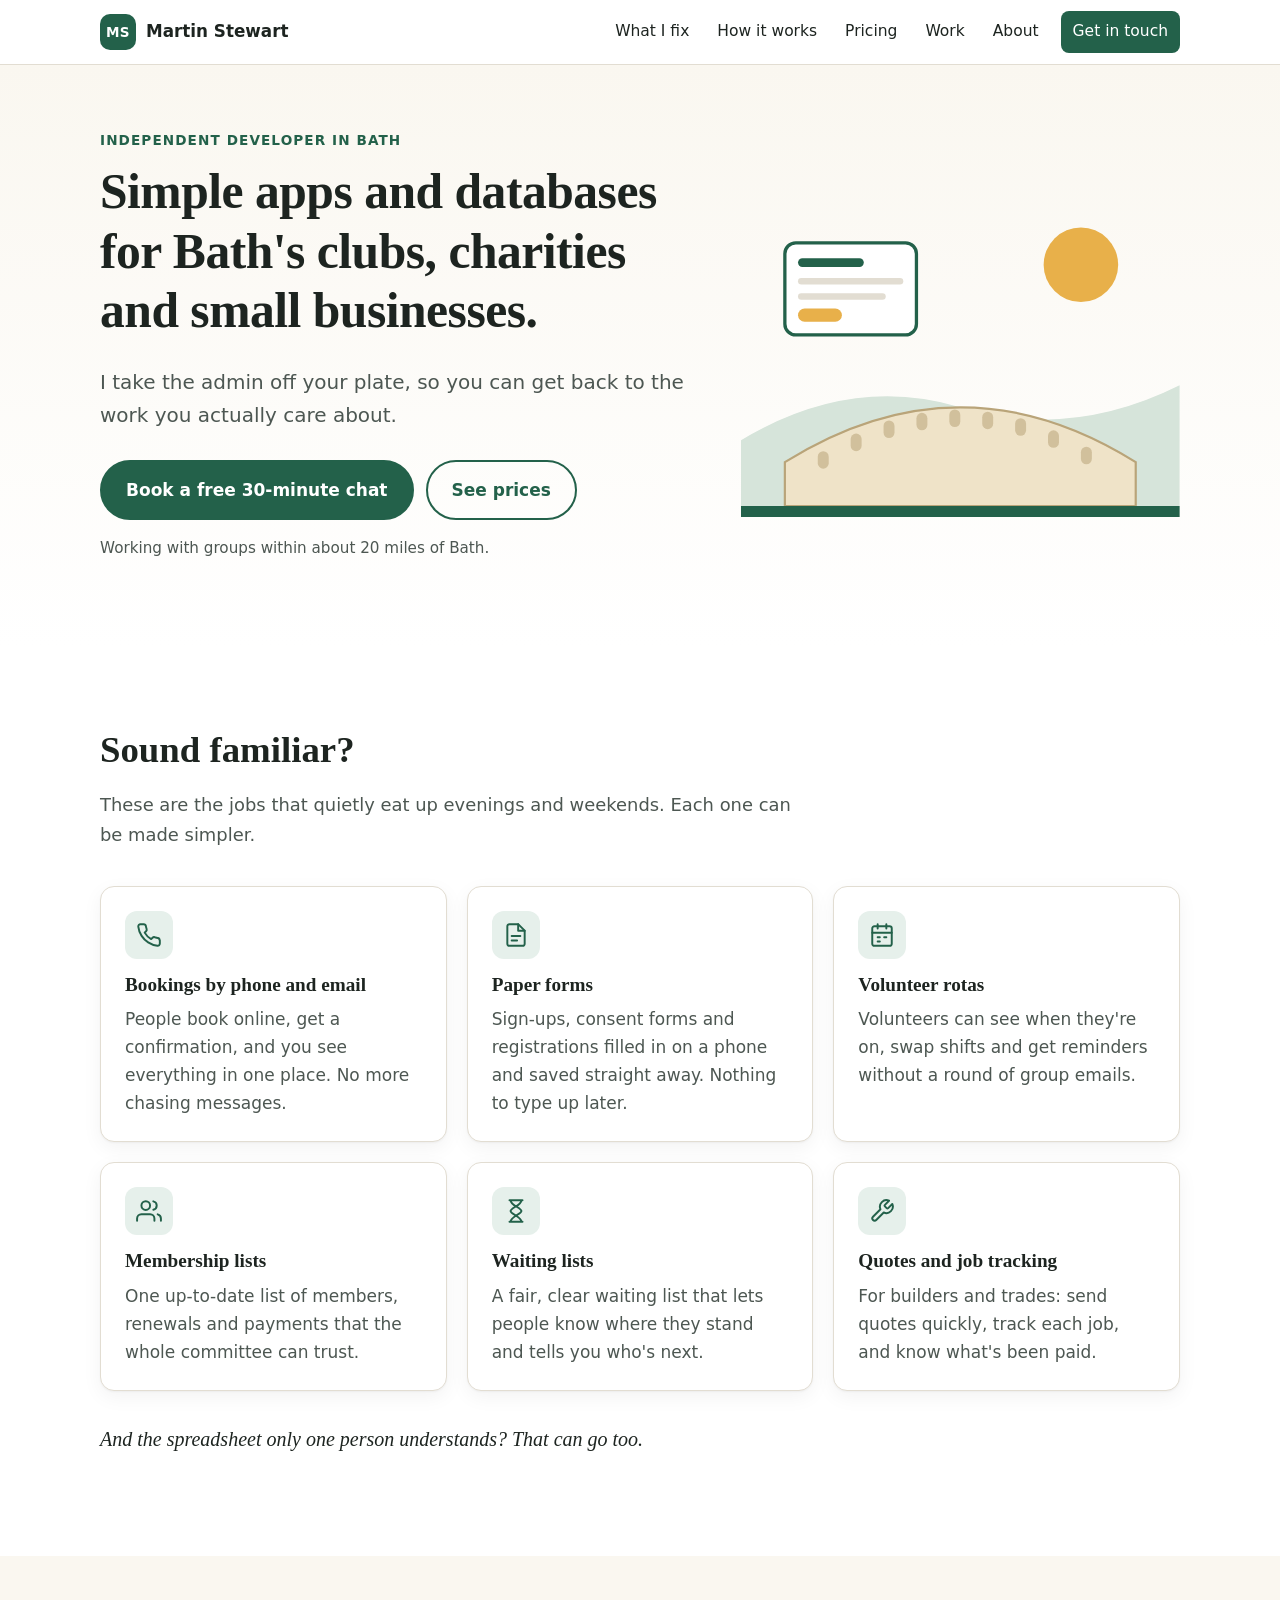
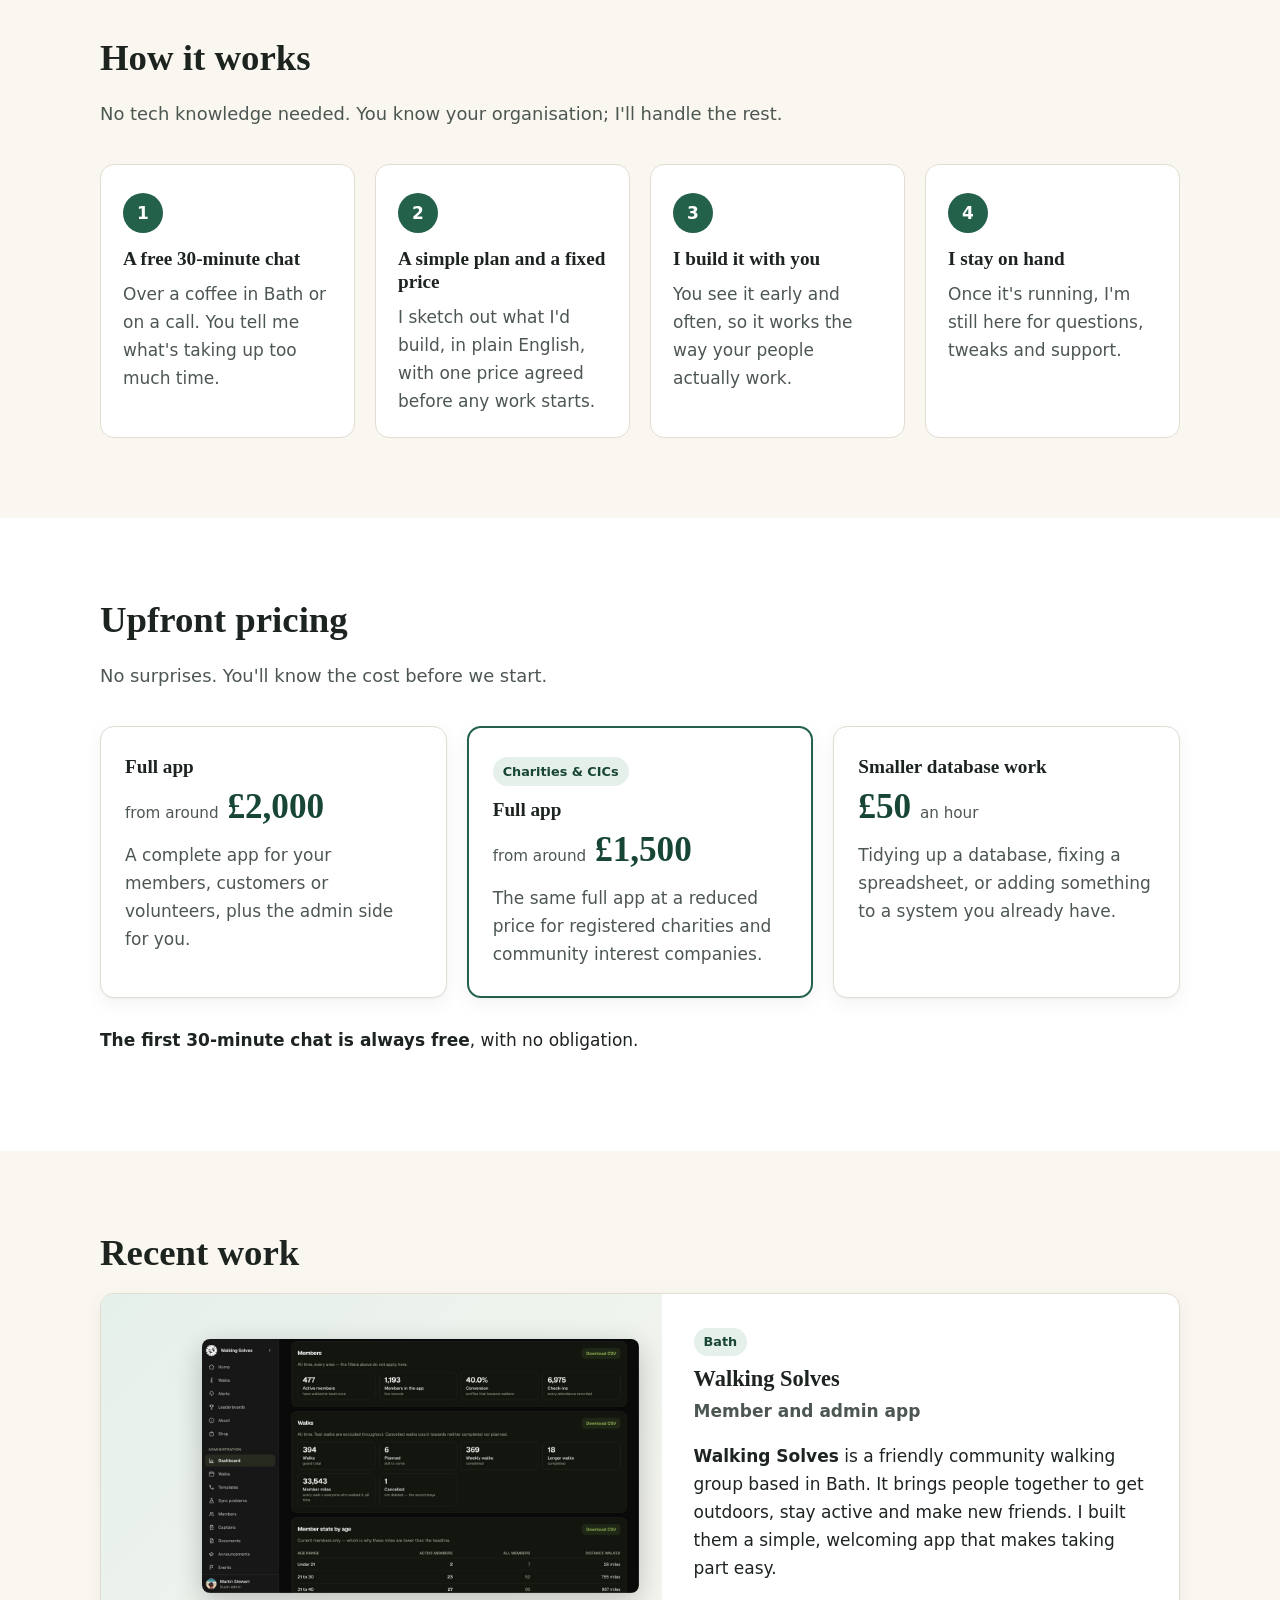
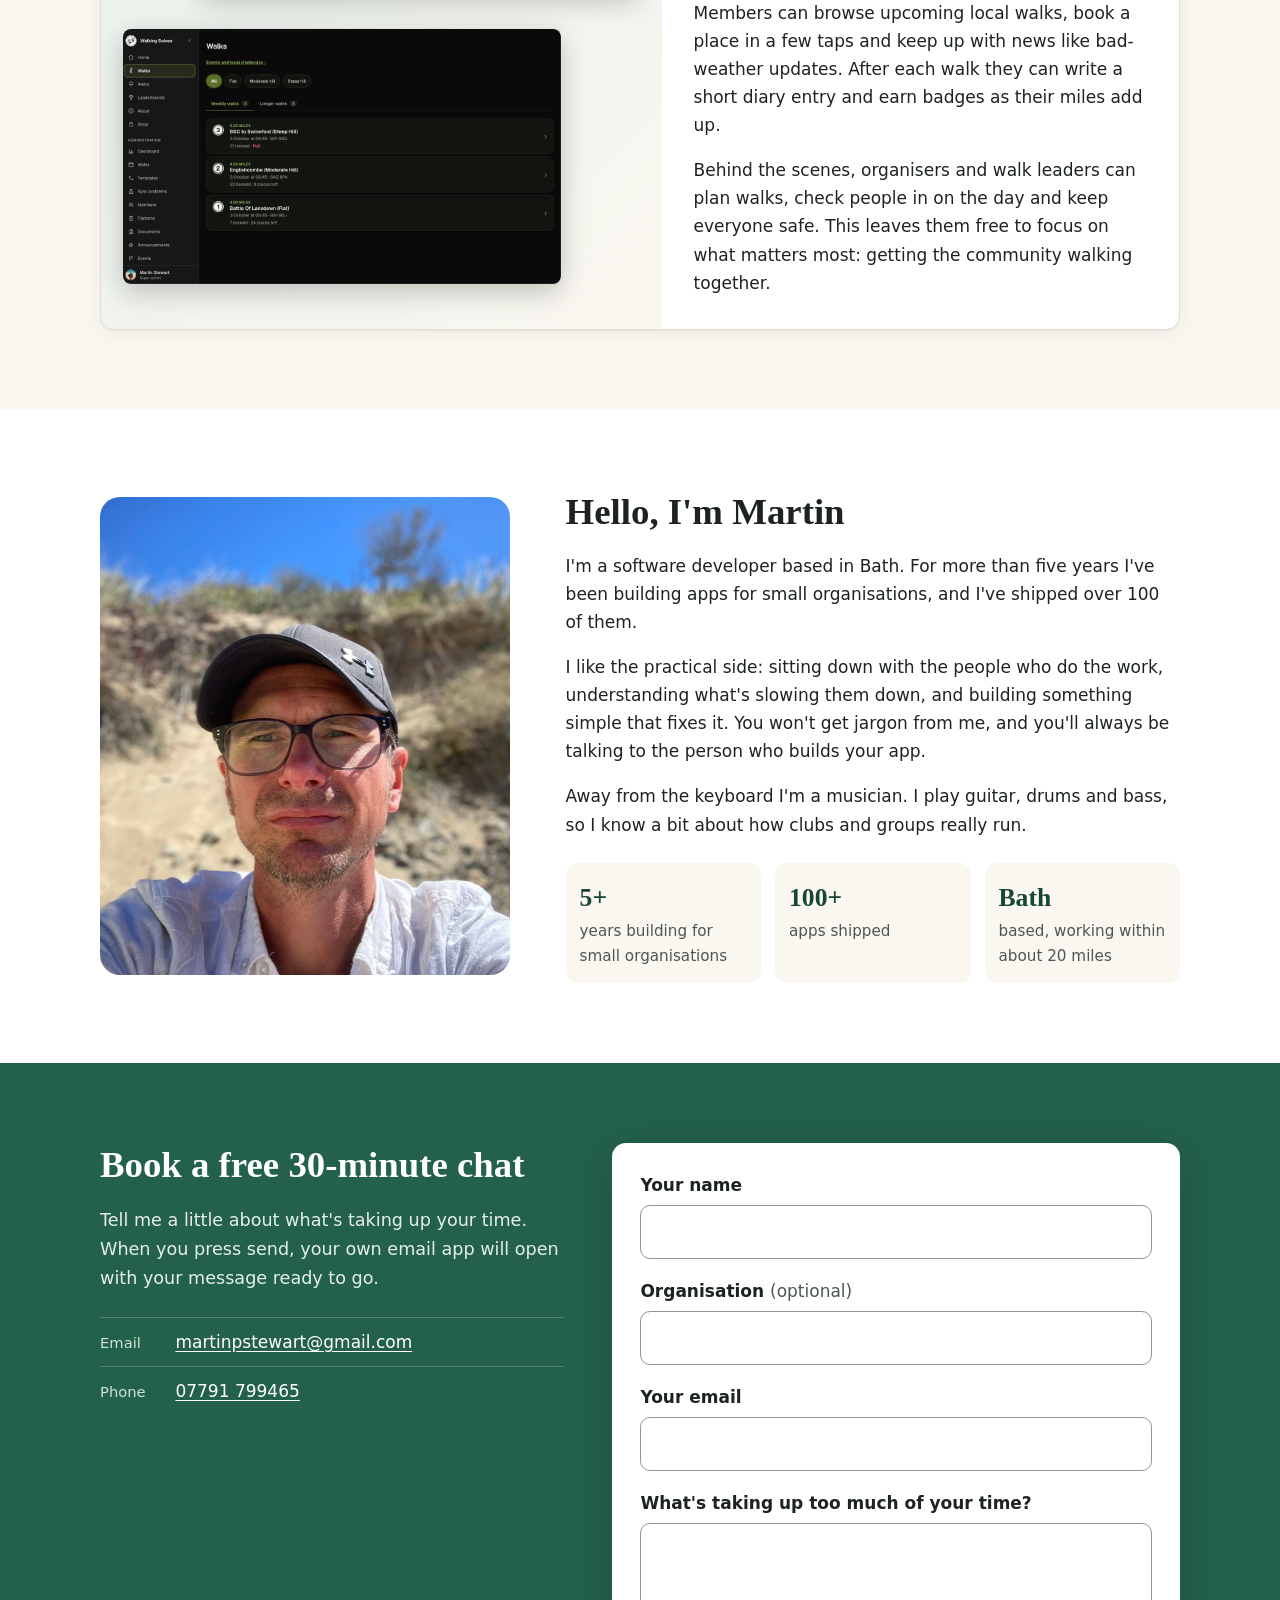
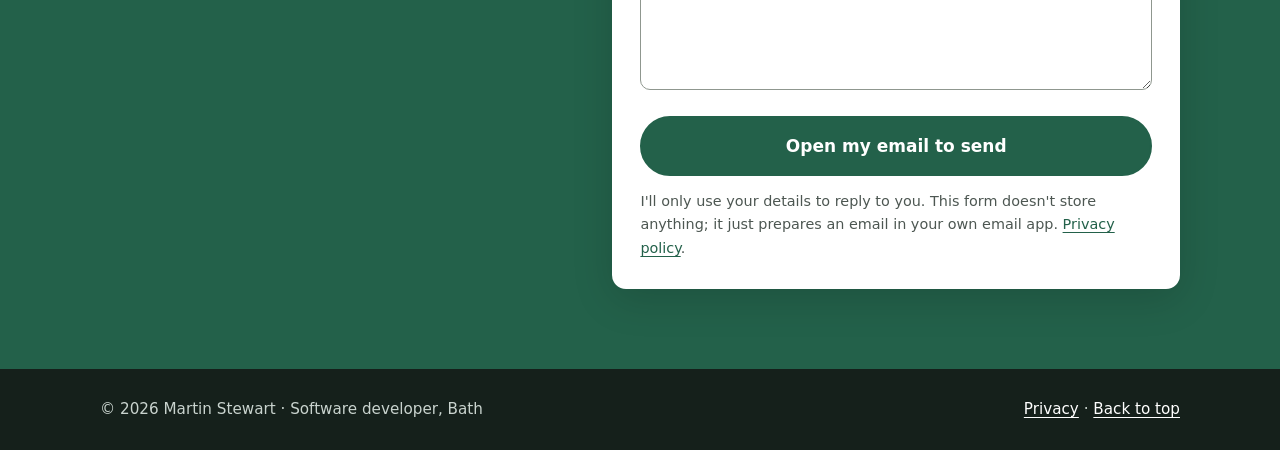
==== commit 7cd2e8af: "Add phone, Walking Solves case study and share image Remove the Creator VC card and quote placeholde" ====
--- a/index.html
+++ b/index.html
@@ -7,16 +7,16 @@
   <meta name="description" content="Simple apps and databases for clubs, charities, community groups and small businesses in and around Bath. Fixed prices, a free 30-minute chat, and a real person to talk to.">
   <meta name="keywords" content="software developer Bath, apps for charities Bath, database help Bath, booking system Bath, volunteer rota app, membership database, small business app Bath">
   <meta name="author" content="Martin Stewart">
-  <!-- TODO [Domain]: replace https://[Domain]/ with your real address in the canonical and og:url tags below, and in sitemap.xml and robots.txt -->
-  <link rel="canonical" href="https://[Domain]/">
+  <!-- Site address: if you move to a custom domain, update it here, in privacy.html, robots.txt and sitemap.xml -->
+  <link rel="canonical" href="https://martinpstewartv88.github.io/martin-stewart-site/">
 
   <meta property="og:type" content="website">
   <meta property="og:locale" content="en_GB">
   <meta property="og:site_name" content="Martin Stewart">
   <meta property="og:title" content="Simple apps and databases for Bath's clubs, charities and small businesses">
   <meta property="og:description" content="Less paperwork, fewer phone calls, no more spreadsheets nobody understands. Fixed prices and a free 30-minute chat.">
-  <meta property="og:url" content="https://[Domain]/">
-  <meta property="og:image" content="https://[Domain]/assets/og-image.png">
+  <meta property="og:url" content="https://martinpstewartv88.github.io/martin-stewart-site/">
+  <meta property="og:image" content="https://martinpstewartv88.github.io/martin-stewart-site/assets/og-image.png">
   <meta name="twitter:card" content="summary_large_image">
 
   <link rel="icon" href="assets/favicon.svg" type="image/svg+xml">
@@ -28,9 +28,11 @@
     "@type": "ProfessionalService",
     "name": "Martin Stewart",
     "description": "Simple apps and databases for clubs, charities and small businesses in and around Bath.",
-    "url": "https://[Domain]/",
+    "url": "https://martinpstewartv88.github.io/martin-stewart-site/",
     "areaServed": { "@type": "GeoCircle", "geoMidpoint": { "@type": "GeoCoordinates", "latitude": 51.3811, "longitude": -2.3590 }, "geoRadius": "32000" },
     "address": { "@type": "PostalAddress", "addressLocality": "Bath", "addressCountry": "GB" },
+    "telephone": "+447791799465",
+    "email": "martinpstewart@gmail.com",
     "priceRange": "££"
   }
   </script>
@@ -209,34 +211,20 @@
     <section class="section section-tint" id="work" aria-labelledby="work-title">
       <div class="container">
         <h2 id="work-title">Recent work</h2>
-        <div class="case-grid">
-          <article class="case">
-            <div class="case-image placeholder" role="img" aria-label="Screenshot placeholder for Walking Solves">[Screenshot]</div>
-            <div class="case-body">
-              <p class="case-tag">Bath</p>
-              <h3>Walking Solves</h3>
-              <p class="case-sub">Member and admin app</p>
-              <p class="placeholder-text">[Walking Solves description: what the problem was, what I built, and the outcome.]</p>
-              <blockquote class="quote">
-                <p class="placeholder-text">"[Client quote]"</p>
-                <footer>[Name, role]</footer>
-              </blockquote>
-            </div>
-          </article>
-          <article class="case">
-            <div class="case-image placeholder" role="img" aria-label="Screenshot placeholder for Creator VC">[Screenshot]</div>
-            <div class="case-body">
-              <p class="case-tag">[Location]</p>
-              <h3>Creator VC</h3>
-              <p class="case-sub">[Type of app]</p>
-              <p class="placeholder-text">[Creator VC description: what the problem was, what I built, and the outcome.]</p>
-              <blockquote class="quote">
-                <p class="placeholder-text">"[Client quote]"</p>
-                <footer>[Name, role]</footer>
-              </blockquote>
-            </div>
-          </article>
-        </div>
+        <article class="case case-wide">
+          <div class="case-image case-shots">
+            <img class="shot shot-back" src="assets/walking-solves-dashboard.jpg" alt="Walking Solves admin dashboard showing member numbers and walks completed" width="1200" height="698" loading="lazy">
+            <img class="shot shot-front" src="assets/walking-solves-walks.jpg" alt="Walking Solves walks list showing upcoming walks, places booked and places left" width="1200" height="701" loading="lazy">
+          </div>
+          <div class="case-body">
+            <p class="case-tag">Bath</p>
+            <h3>Walking Solves</h3>
+            <p class="case-sub">Member and admin app</p>
+            <p><strong>Walking Solves</strong> is a friendly community walking group based in Bath. It brings people together to get outdoors, stay active and make new friends. I built them a simple, welcoming app that makes taking part easy.</p>
+            <p>Members can browse upcoming local walks, book a place in a few taps and keep up with news like bad-weather updates. After each walk they can write a short diary entry and earn badges as their miles add up.</p>
+            <p>Behind the scenes, organisers and walk leaders can plan walks, check people in on the day and keep everyone safe. This leaves them free to focus on what matters most: getting the community walking together.</p>
+          </div>
+        </article>
       </div>
     </section>
 
@@ -266,8 +254,7 @@
           <p>Tell me a little about what's taking up your time. When you press send, your own email app will open with your message ready to go.</p>
           <ul class="contact-details">
             <li><span>Email</span> <a href="mailto:martinpstewart@gmail.com">martinpstewart@gmail.com</a></li>
-            <!-- TODO [Your phone]: use the format tel:+447... in the href -->
-            <li><span>Phone</span> <a href="tel:[Your phone]">[Your phone]</a></li>
+            <li><span>Phone</span> <a href="tel:+447791799465">07791 799465</a></li>
           </ul>
         </div>
 
--- a/assets/styles.css
+++ b/assets/styles.css
@@ -226,3 +226,20 @@
 .prose h2 { font-size: 1.4rem; margin-top: 1.8em; }
 .prose ul { padding-left: 1.2em; }
 .prose li { margin-bottom: .4em; }
+
+/* Case study screenshots: two overlapping app screens */
+.case-shots { position: relative; background: linear-gradient(135deg, var(--accent-soft), var(--bg-tint)); overflow: hidden; }
+.shot { position: absolute; width: 78%; height: auto; border-radius: 8px; box-shadow: 0 8px 28px rgb(0 0 0 / .22); }
+.shot-back { top: 7%; right: 4%; }
+.shot-front { bottom: 7%; left: 4%; }
+
+/* Single wide case study: screenshots beside the text on larger screens */
+.case-wide { flex-direction: row; }
+.case-wide .case-image { flex: 1 1 52%; aspect-ratio: auto; min-height: 380px; }
+.case-wide .case-body { flex: 1 1 48%; padding: 32px; }
+.case-wide .case-body p:last-child { margin-bottom: 0; }
+@media (max-width: 860px) {
+  .case-wide { flex-direction: column; }
+  .case-wide .case-image { aspect-ratio: 16 / 10; min-height: 0; }
+  .case-wide .case-body { padding: 24px; }
+}
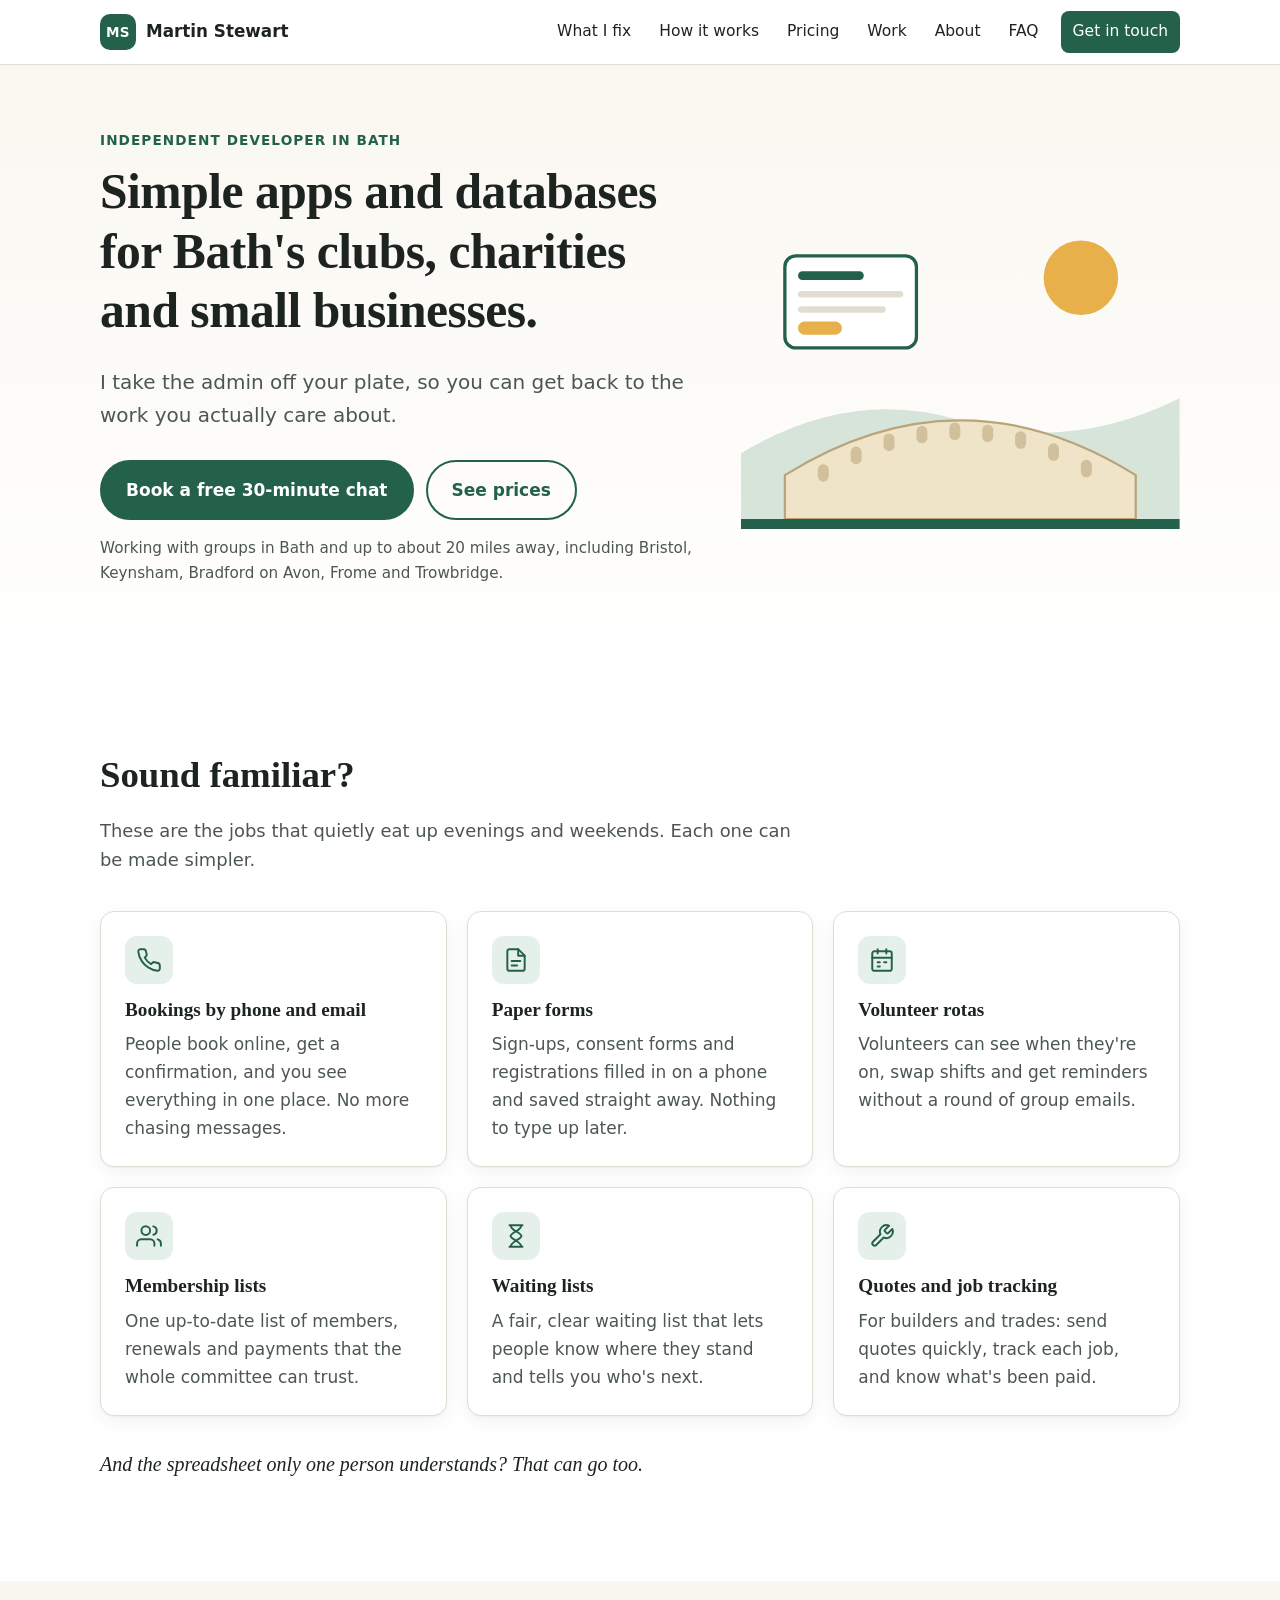
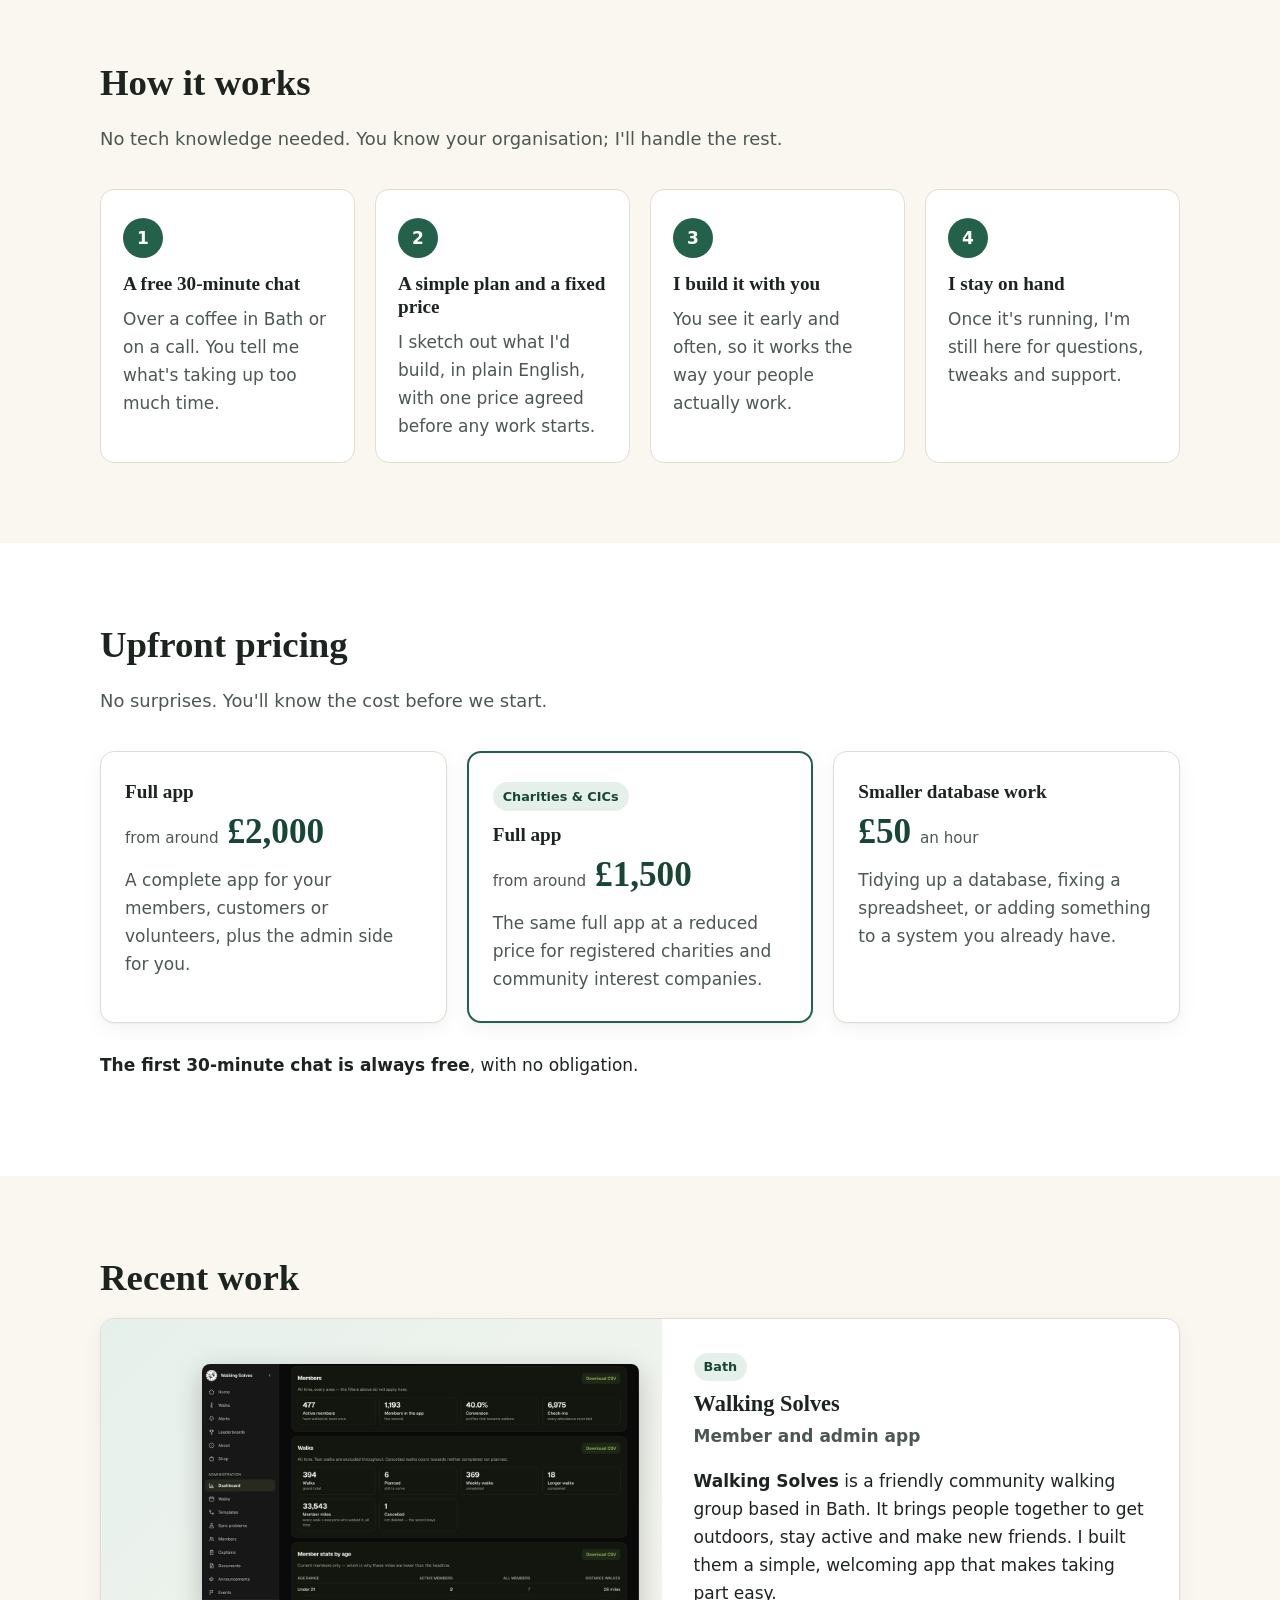
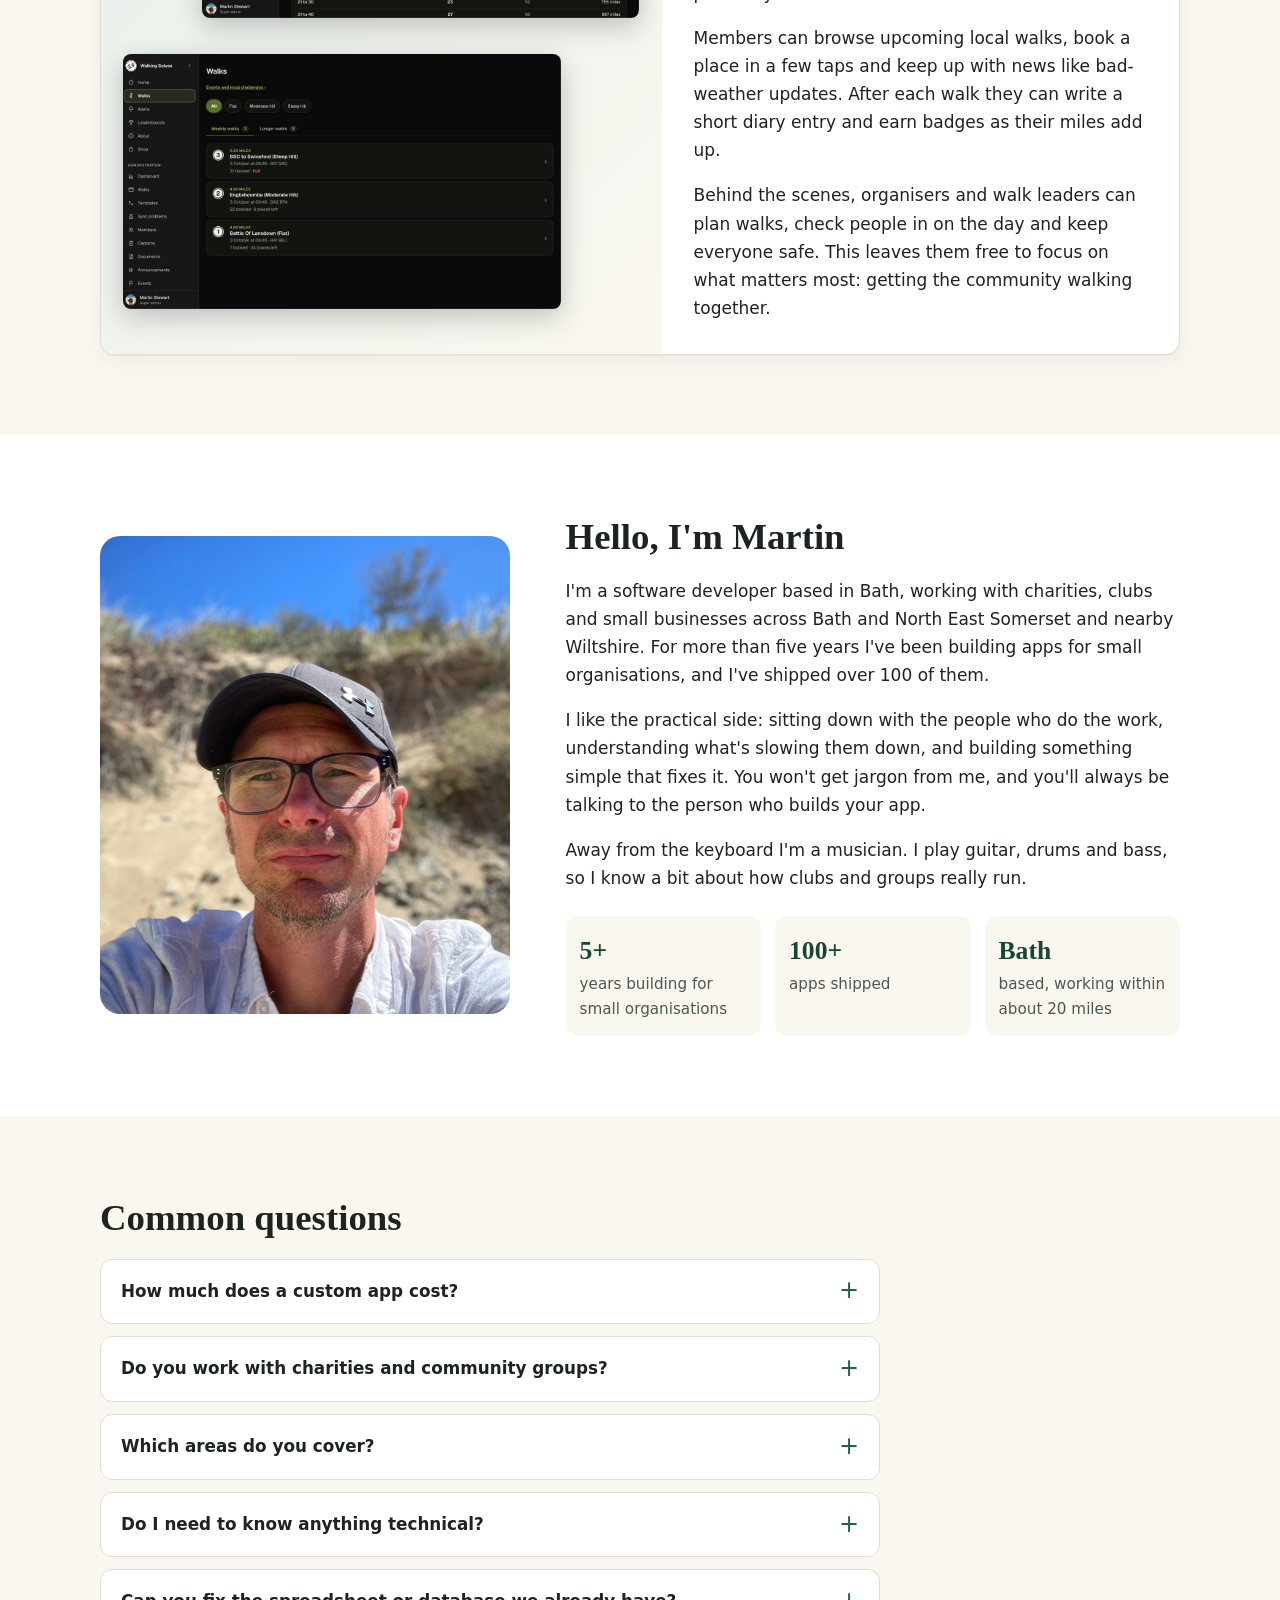
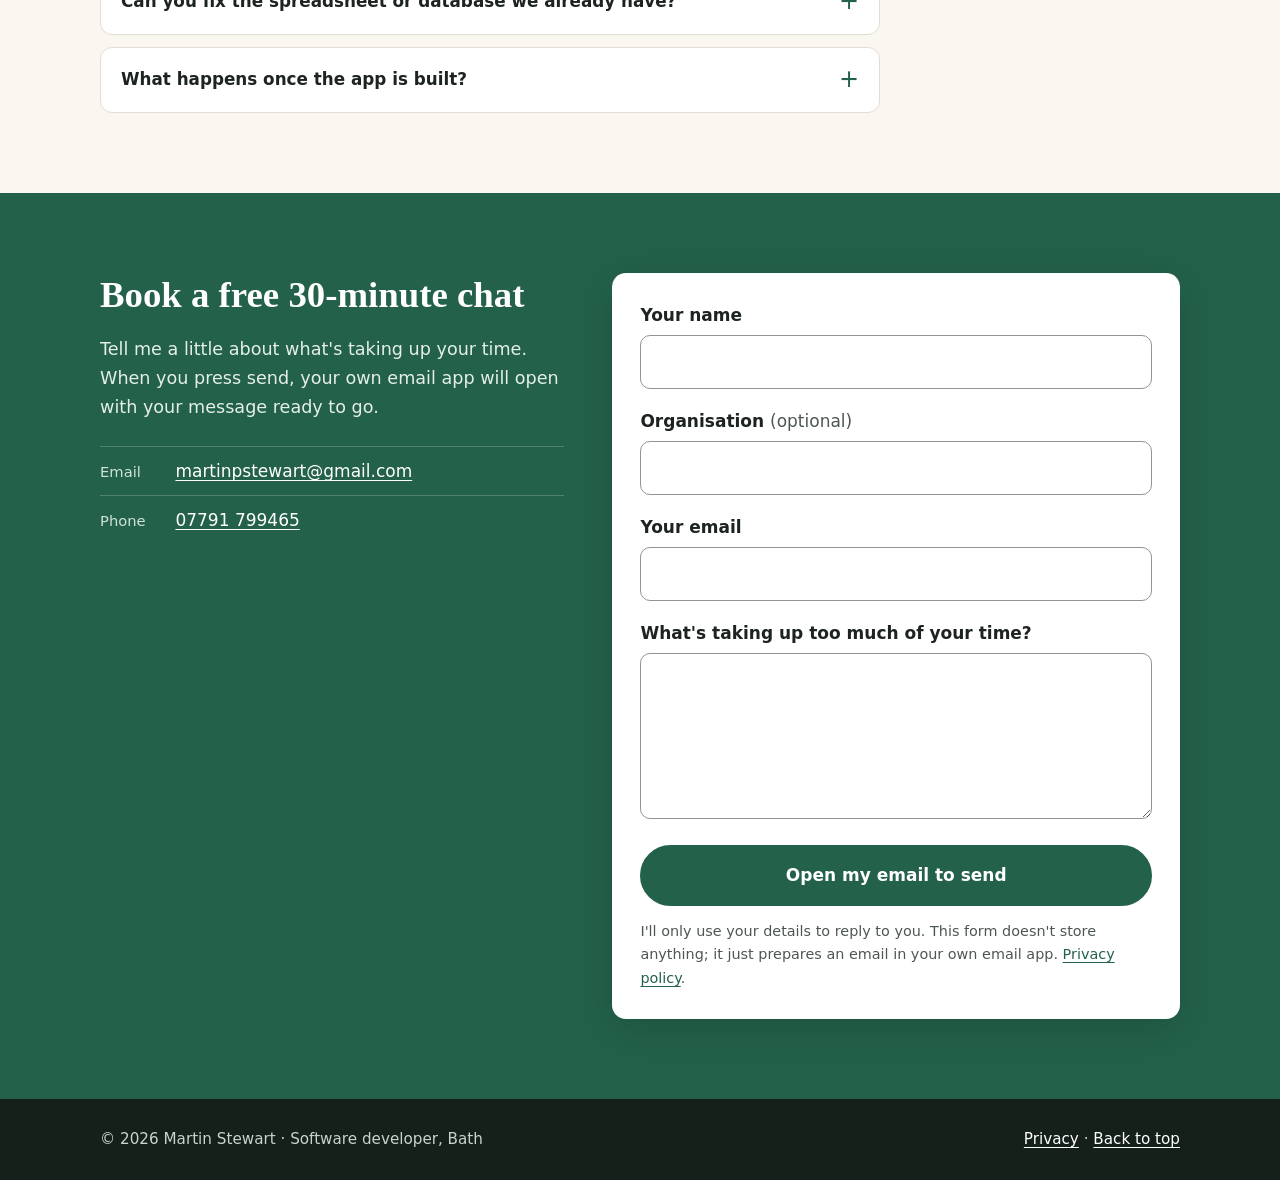
==== commit 90cd30de: "Improve SEO and document custom domain setup Shorter title and description, fuller share tags, local" ====
--- a/index.html
+++ b/index.html
@@ -3,38 +3,151 @@
 <head>
   <meta charset="utf-8">
   <meta name="viewport" content="width=device-width, initial-scale=1">
-  <title>Martin Stewart | Software developer in Bath for clubs, charities and small businesses</title>
-  <meta name="description" content="Simple apps and databases for clubs, charities, community groups and small businesses in and around Bath. Fixed prices, a free 30-minute chat, and a real person to talk to.">
-  <meta name="keywords" content="software developer Bath, apps for charities Bath, database help Bath, booking system Bath, volunteer rota app, membership database, small business app Bath">
+  <title>Software Developer in Bath | Apps for Charities &amp; Small Businesses</title>
+  <meta name="description" content="Simple apps and databases for charities, clubs and small businesses in Bath and nearby. Fixed prices and a free 30-minute chat with a real person.">
   <meta name="author" content="Martin Stewart">
-  <!-- Site address: if you move to a custom domain, update it here, in privacy.html, robots.txt and sitemap.xml -->
-  <link rel="canonical" href="https://martinpstewartv88.github.io/martin-stewart-site/">
+  <meta name="robots" content="index, follow, max-image-preview:large">
+  <meta name="theme-color" content="#23614a">
+  <meta name="geo.region" content="GB-BAS">
+  <meta name="geo.placename" content="Bath">
+  <meta name="geo.position" content="51.3811;-2.3590">
+  <meta name="ICBM" content="51.3811, -2.3590">
+  <!-- Site address: if the domain changes, update it here, in CNAME, privacy.html, robots.txt and sitemap.xml -->
+  <link rel="canonical" href="https://martinpstewart.co.uk/">
 
   <meta property="og:type" content="website">
   <meta property="og:locale" content="en_GB">
   <meta property="og:site_name" content="Martin Stewart">
   <meta property="og:title" content="Simple apps and databases for Bath's clubs, charities and small businesses">
   <meta property="og:description" content="Less paperwork, fewer phone calls, no more spreadsheets nobody understands. Fixed prices and a free 30-minute chat.">
-  <meta property="og:url" content="https://martinpstewartv88.github.io/martin-stewart-site/">
-  <meta property="og:image" content="https://martinpstewartv88.github.io/martin-stewart-site/assets/og-image.png">
+  <meta property="og:url" content="https://martinpstewart.co.uk/">
+  <meta property="og:image" content="https://martinpstewart.co.uk/assets/og-image.png">
+  <meta property="og:image:width" content="1200">
+  <meta property="og:image:height" content="630">
+  <meta property="og:image:alt" content="Martin Stewart: simple apps and databases for Bath's clubs, charities and small businesses">
   <meta name="twitter:card" content="summary_large_image">
+  <meta name="twitter:title" content="Simple apps and databases for Bath's clubs, charities and small businesses">
+  <meta name="twitter:description" content="Less paperwork, fewer phone calls, no more spreadsheets nobody understands. Fixed prices and a free 30-minute chat.">
+  <meta name="twitter:image" content="https://martinpstewart.co.uk/assets/og-image.png">
 
   <link rel="icon" href="assets/favicon.svg" type="image/svg+xml">
+  <link rel="apple-touch-icon" href="assets/apple-touch-icon.png">
+  <link rel="preload" href="assets/styles.css" as="style">
   <link rel="stylesheet" href="assets/styles.css">
 
   <script type="application/ld+json">
   {
     "@context": "https://schema.org",
-    "@type": "ProfessionalService",
-    "name": "Martin Stewart",
-    "description": "Simple apps and databases for clubs, charities and small businesses in and around Bath.",
-    "url": "https://martinpstewartv88.github.io/martin-stewart-site/",
-    "areaServed": { "@type": "GeoCircle", "geoMidpoint": { "@type": "GeoCoordinates", "latitude": 51.3811, "longitude": -2.3590 }, "geoRadius": "32000" },
-    "address": { "@type": "PostalAddress", "addressLocality": "Bath", "addressCountry": "GB" },
-    "telephone": "+447791799465",
-    "email": "martinpstewart@gmail.com",
-    "priceRange": "££"
+    "@graph": [
+      {
+        "@type": "ProfessionalService",
+        "@id": "https://martinpstewart.co.uk/#business",
+        "name": "Martin Stewart, Software Developer",
+        "description": "Simple apps and databases for charities, clubs, community groups and small businesses in Bath and nearby.",
+        "url": "https://martinpstewart.co.uk/",
+        "image": "https://martinpstewart.co.uk/assets/og-image.png",
+        "logo": "https://martinpstewart.co.uk/assets/apple-touch-icon.png",
+        "telephone": "+447791799465",
+        "email": "martinpstewart@gmail.com",
+        "priceRange": "££",
+        "address": { "@type": "PostalAddress", "addressLocality": "Bath", "addressRegion": "Somerset", "addressCountry": "GB" },
+        "geo": { "@type": "GeoCoordinates", "latitude": 51.3811, "longitude": -2.3590 },
+        "areaServed": [
+          { "@type": "City", "name": "Bath" },
+          { "@type": "City", "name": "Bristol" },
+          { "@type": "City", "name": "Keynsham" },
+          { "@type": "City", "name": "Bradford on Avon" },
+          { "@type": "City", "name": "Trowbridge" },
+          { "@type": "City", "name": "Frome" },
+          { "@type": "City", "name": "Corsham" },
+          { "@type": "City", "name": "Midsomer Norton" },
+          { "@type": "City", "name": "Radstock" },
+          { "@type": "City", "name": "Chippenham" }
+        ],
+        "founder": { "@id": "https://martinpstewart.co.uk/#martin" },
+        "knowsAbout": ["Booking systems", "Membership databases", "Volunteer rotas", "Waiting lists", "Job tracking and quotes", "Apps for charities"],
+        "makesOffer": [
+          { "@type": "Offer", "name": "Full app", "priceSpecification": { "@type": "PriceSpecification", "minPrice": 2000, "priceCurrency": "GBP" } },
+          { "@type": "Offer", "name": "Full app for charities and CICs", "priceSpecification": { "@type": "PriceSpecification", "minPrice": 1500, "priceCurrency": "GBP" } },
+          { "@type": "Offer", "name": "Smaller database work", "priceSpecification": { "@type": "UnitPriceSpecification", "price": 50, "priceCurrency": "GBP", "unitText": "hour" } },
+          { "@type": "Offer", "name": "Free 30-minute discovery chat", "price": 0, "priceCurrency": "GBP" }
+        ]
+      },
+      {
+        "@type": "Person",
+        "@id": "https://martinpstewart.co.uk/#martin",
+        "name": "Martin Stewart",
+        "jobTitle": "Software Developer",
+        "image": "https://martinpstewart.co.uk/assets/martin.jpg",
+        "homeLocation": { "@type": "Place", "name": "Bath, UK" },
+        "url": "https://martinpstewart.co.uk/"
+      },
+      {
+        "@type": "WebSite",
+        "@id": "https://martinpstewart.co.uk/#website",
+        "url": "https://martinpstewart.co.uk/",
+        "name": "Martin Stewart",
+        "inLanguage": "en-GB",
+        "publisher": { "@id": "https://martinpstewart.co.uk/#business" }
+      }
+    ]
   }
+  </script>
+  <script type="application/ld+json">
+{
+  "@context": "https://schema.org",
+  "@type": "FAQPage",
+  "mainEntity": [
+    {
+      "@type": "Question",
+      "name": "How much does a custom app cost?",
+      "acceptedAnswer": {
+        "@type": "Answer",
+        "text": "A full app usually starts from around £2,000, or around £1,500 for charities and CICs. Smaller database jobs are £50 an hour. You'll get a fixed price before any work starts, so there are no surprises."
+      }
+    },
+    {
+      "@type": "Question",
+      "name": "Do you work with charities and community groups?",
+      "acceptedAnswer": {
+        "@type": "Answer",
+        "text": "Yes. Charities, CICs, clubs and community groups are a big part of what I do, and there's a reduced price for charities and CICs."
+      }
+    },
+    {
+      "@type": "Question",
+      "name": "Which areas do you cover?",
+      "acceptedAnswer": {
+        "@type": "Answer",
+        "text": "I'm based in Bath and work with organisations within about 20 miles, including Bristol, Keynsham, Bradford on Avon, Trowbridge, Frome, Corsham, Midsomer Norton and Radstock. I'm happy to meet in person or talk on a call."
+      }
+    },
+    {
+      "@type": "Question",
+      "name": "Do I need to know anything technical?",
+      "acceptedAnswer": {
+        "@type": "Answer",
+        "text": "Not at all. You tell me how things work now and what's taking up your time. I'll explain everything in plain English and build it around the way your people already work."
+      }
+    },
+    {
+      "@type": "Question",
+      "name": "Can you fix the spreadsheet or database we already have?",
+      "acceptedAnswer": {
+        "@type": "Answer",
+        "text": "Often, yes. Tidying up or improving an existing spreadsheet or database is charged at £50 an hour, and I'll tell you up front roughly how long it should take."
+      }
+    },
+    {
+      "@type": "Question",
+      "name": "What happens once the app is built?",
+      "acceptedAnswer": {
+        "@type": "Answer",
+        "text": "I stay on hand for questions, small changes and support, so you're never left on your own with it."
+      }
+    }
+  ]
+}
   </script>
 </head>
 <body>
@@ -57,6 +170,7 @@
           <li><a href="#pricing">Pricing</a></li>
           <li><a href="#work">Work</a></li>
           <li><a href="#about">About</a></li>
+          <li><a href="#faq">FAQ</a></li>
           <li><a class="nav-cta" href="#contact">Get in touch</a></li>
         </ul>
       </nav>
@@ -75,7 +189,7 @@
             <a class="button" href="#contact">Book a free 30-minute chat</a>
             <a class="button button-ghost" href="#pricing">See prices</a>
           </div>
-          <p class="hero-note">Working with groups within about 20 miles of Bath.</p>
+          <p class="hero-note">Working with groups in Bath and up to about 20 miles away, including Bristol, Keynsham, Bradford on Avon, Frome and Trowbridge.</p>
         </div>
         <div class="hero-art" aria-hidden="true">
           <!-- Simple illustration: a Georgian crescent skyline. Swap for your own photo of Bath if you like. -->
@@ -234,7 +348,7 @@
         <img class="about-photo" src="assets/martin.jpg" alt="Martin Stewart outdoors in a cap and glasses" width="719" height="840" loading="lazy">
         <div class="about-copy">
           <h2 id="about-title">Hello, I'm Martin</h2>
-          <p>I'm a software developer based in Bath. For more than five years I've been building apps for small organisations, and I've shipped over 100 of them.</p>
+          <p>I'm a software developer based in Bath, working with charities, clubs and small businesses across Bath and North East Somerset and nearby Wiltshire. For more than five years I've been building apps for small organisations, and I've shipped over 100 of them.</p>
           <p>I like the practical side: sitting down with the people who do the work, understanding what's slowing them down, and building something simple that fixes it. You won't get jargon from me, and you'll always be talking to the person who builds your app.</p>
           <p>Away from the keyboard I'm a musician. I play guitar, drums and bass, so I know a bit about how clubs and groups really run.</p>
           <ul class="facts">
@@ -242,6 +356,39 @@
             <li><strong>100+</strong> apps shipped</li>
             <li><strong>Bath</strong> based, working within about 20 miles</li>
           </ul>
+        </div>
+      </div>
+    </section>
+
+    <!-- FAQ -->
+    <section class="section section-tint" id="faq" aria-labelledby="faq-title">
+      <div class="container">
+        <h2 id="faq-title">Common questions</h2>
+        <div class="faq">
+          <details class="faq-item">
+            <summary>How much does a custom app cost?</summary>
+            <p>A full app usually starts from around £2,000, or around £1,500 for charities and CICs. Smaller database jobs are £50 an hour. You&#x27;ll get a fixed price before any work starts, so there are no surprises.</p>
+          </details>
+          <details class="faq-item">
+            <summary>Do you work with charities and community groups?</summary>
+            <p>Yes. Charities, CICs, clubs and community groups are a big part of what I do, and there&#x27;s a reduced price for charities and CICs.</p>
+          </details>
+          <details class="faq-item">
+            <summary>Which areas do you cover?</summary>
+            <p>I&#x27;m based in Bath and work with organisations within about 20 miles, including Bristol, Keynsham, Bradford on Avon, Trowbridge, Frome, Corsham, Midsomer Norton and Radstock. I&#x27;m happy to meet in person or talk on a call.</p>
+          </details>
+          <details class="faq-item">
+            <summary>Do I need to know anything technical?</summary>
+            <p>Not at all. You tell me how things work now and what&#x27;s taking up your time. I&#x27;ll explain everything in plain English and build it around the way your people already work.</p>
+          </details>
+          <details class="faq-item">
+            <summary>Can you fix the spreadsheet or database we already have?</summary>
+            <p>Often, yes. Tidying up or improving an existing spreadsheet or database is charged at £50 an hour, and I&#x27;ll tell you up front roughly how long it should take.</p>
+          </details>
+          <details class="faq-item">
+            <summary>What happens once the app is built?</summary>
+            <p>I stay on hand for questions, small changes and support, so you&#x27;re never left on your own with it.</p>
+          </details>
         </div>
       </div>
     </section>
--- a/assets/styles.css
+++ b/assets/styles.css
@@ -243,3 +243,18 @@
   .case-wide .case-image { aspect-ratio: 16 / 10; min-height: 0; }
   .case-wide .case-body { padding: 24px; }
 }
+
+/* FAQ */
+.faq { max-width: 780px; display: grid; gap: 12px; }
+.faq-item { background: #fff; border: 1px solid var(--line); border-radius: 12px; padding: 0 20px; }
+.faq-item summary {
+  cursor: pointer; list-style: none; padding: 18px 32px 18px 0; position: relative;
+  font-weight: 600; font-size: 1.05rem;
+}
+.faq-item summary::-webkit-details-marker { display: none; }
+.faq-item summary::after {
+  content: "+"; position: absolute; right: 0; top: 50%; transform: translateY(-50%);
+  font-size: 1.5rem; font-weight: 400; color: var(--accent);
+}
+.faq-item[open] summary::after { content: "–"; }
+.faq-item p { color: var(--muted); margin: 0 0 18px; }
--- a/assets/styles.css
+++ b/assets/styles.css
@@ -243,3 +243,18 @@
   .case-wide .case-image { aspect-ratio: 16 / 10; min-height: 0; }
   .case-wide .case-body { padding: 24px; }
 }
+
+/* FAQ */
+.faq { max-width: 780px; display: grid; gap: 12px; }
+.faq-item { background: #fff; border: 1px solid var(--line); border-radius: 12px; padding: 0 20px; }
+.faq-item summary {
+  cursor: pointer; list-style: none; padding: 18px 32px 18px 0; position: relative;
+  font-weight: 600; font-size: 1.05rem;
+}
+.faq-item summary::-webkit-details-marker { display: none; }
+.faq-item summary::after {
+  content: "+"; position: absolute; right: 0; top: 50%; transform: translateY(-50%);
+  font-size: 1.5rem; font-weight: 400; color: var(--accent);
+}
+.faq-item[open] summary::after { content: "–"; }
+.faq-item p { color: var(--muted); margin: 0 0 18px; }
